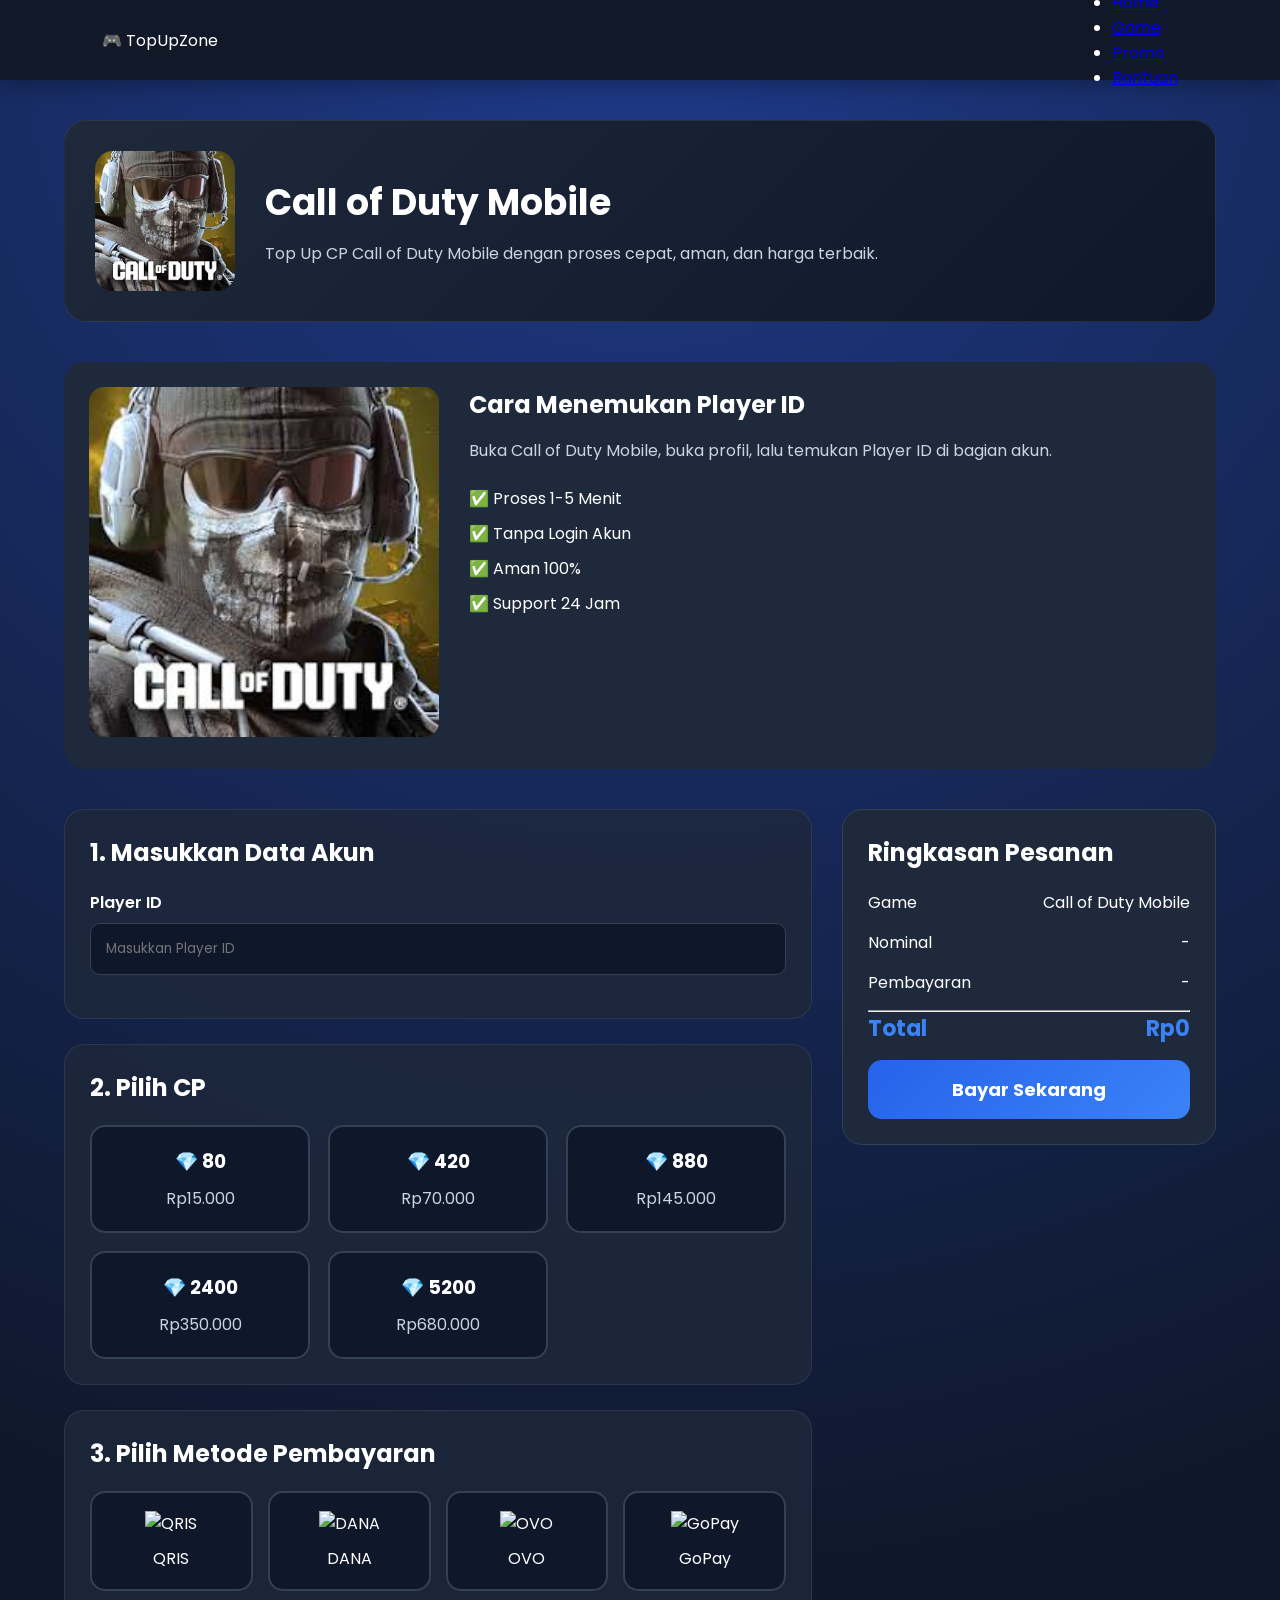
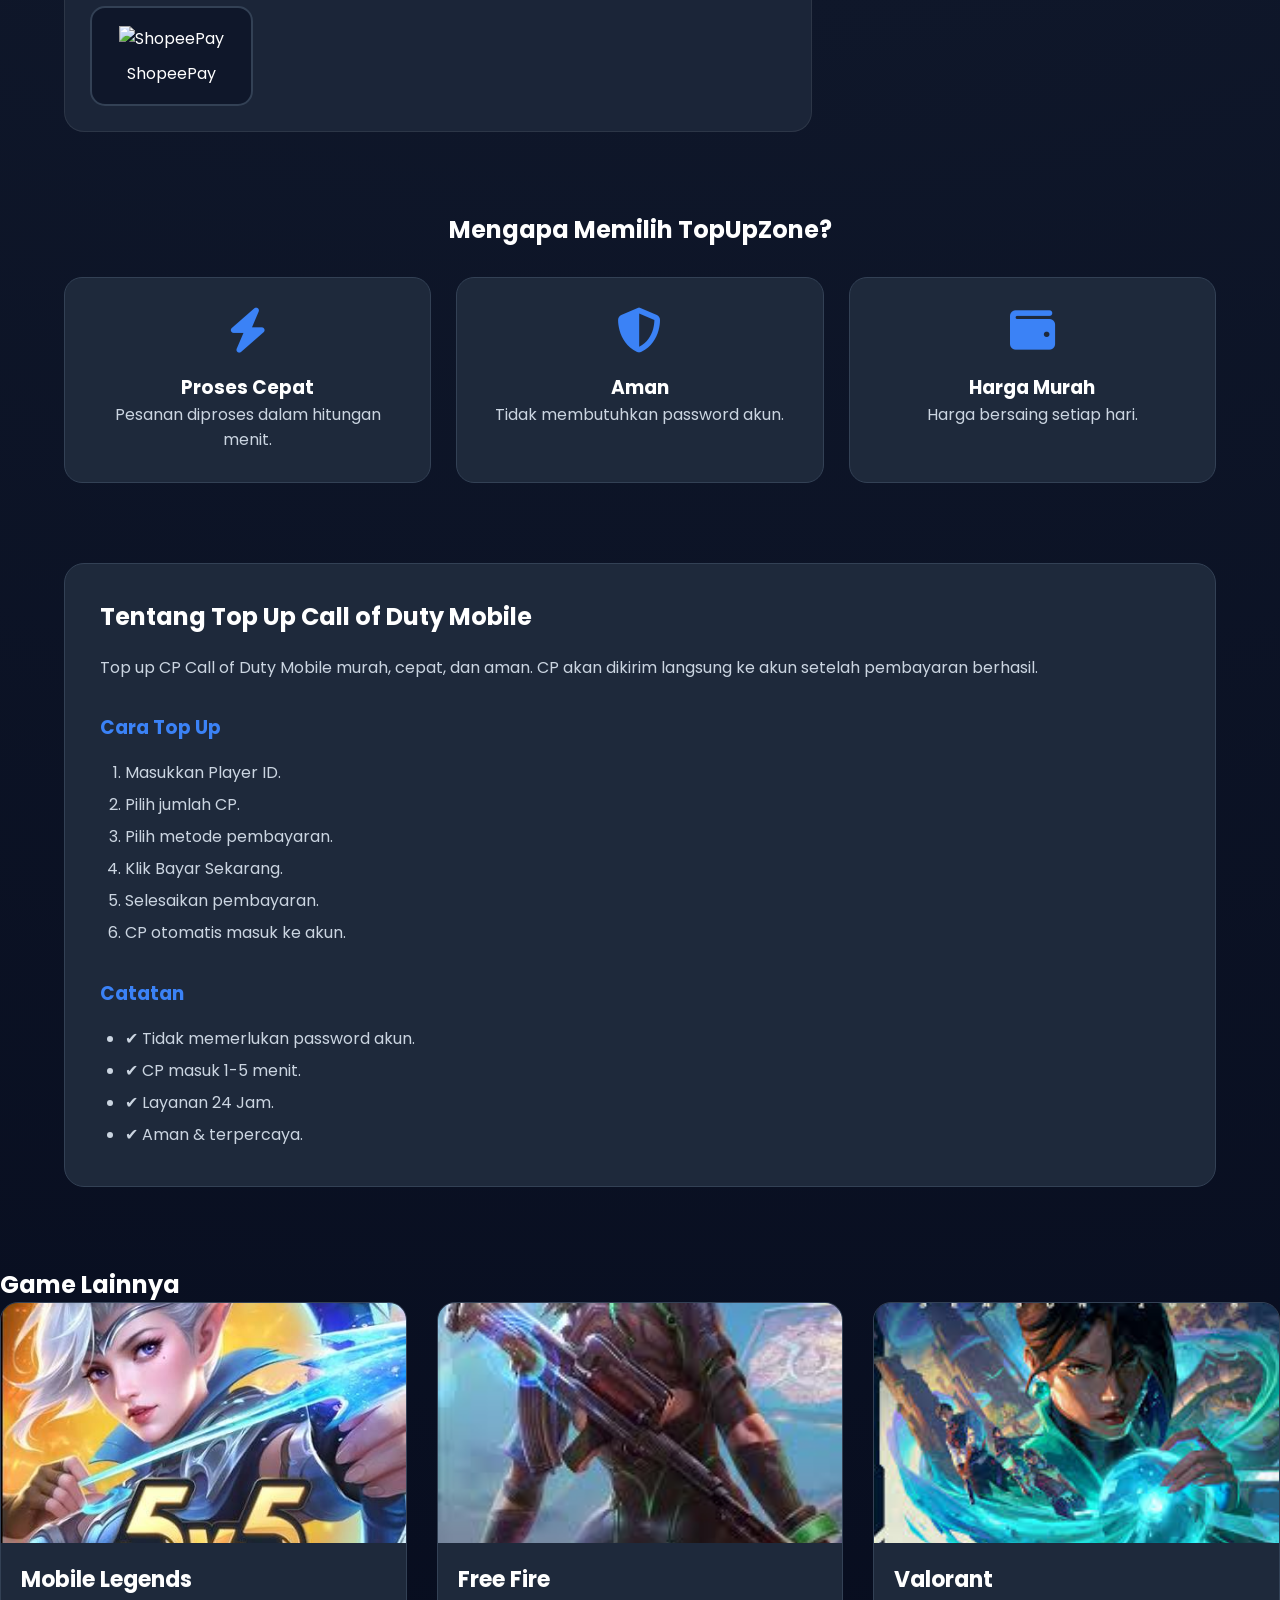
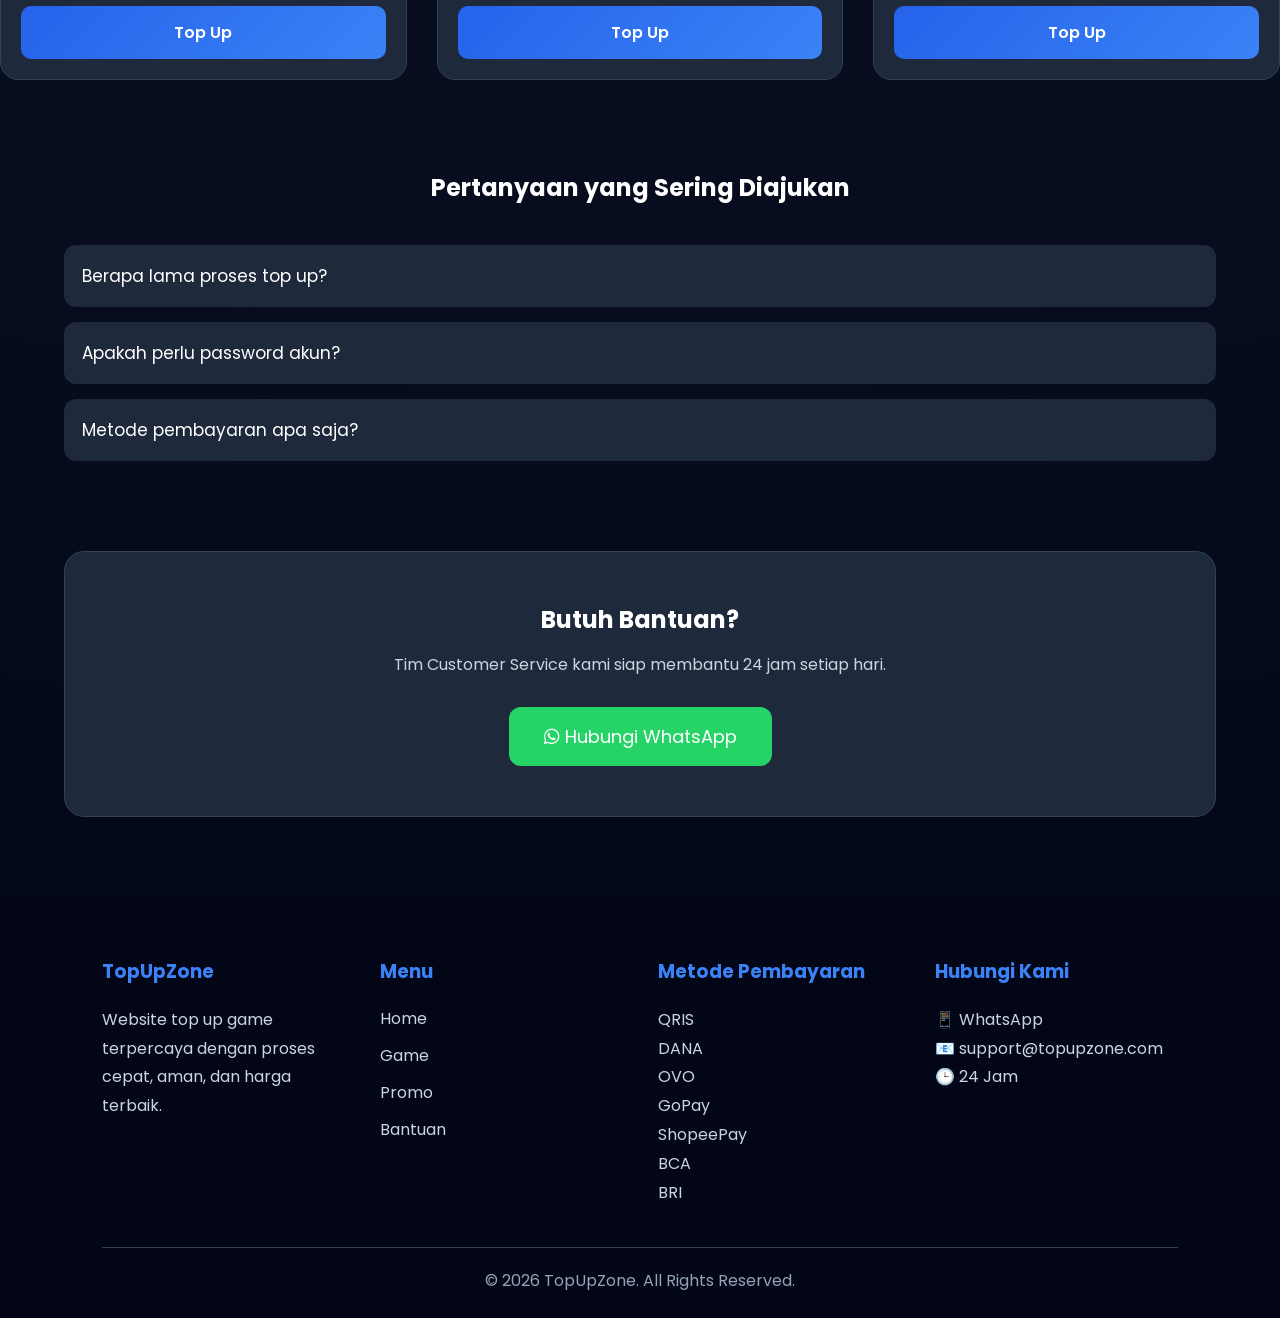
==== codm.html @ 070dff05 "First commit" ====
<!DOCTYPE html>
<html lang="id">

<head>

    <meta charset="UTF-8">
    <meta name="viewport" content="width=device-width, initial-scale=1.0">

    <title>Top Up Call of Duty Mobile</title>

    <link rel="stylesheet" href="style.css">
    <link rel="preconnect" href="https://fonts.googleapis.com">
    <link rel="preconnect" href="https://fonts.gstatic.com" crossorigin>
    <link href="https://fonts.googleapis.com/css2?family=Poppins:wght@300;400;500;600;700&display=swap" rel="stylesheet">
    <link rel="stylesheet" href="https://cdnjs.cloudflare.com/ajax/libs/font-awesome/6.7.2/css/all.min.css">

</head>

<body>

<nav>

    <div class="logo">

        🎮 TopUpZone

    </div>

    <ul>

        <li><a href="index.html">Home</a></li>
        <li><a href="index.html#game">Game</a></li>
        <li><a href="#promo">Promo</a></li>
        <li><a href="#faq">Bantuan</a></li>

    </ul>

</nav>

<section class="game-header fade-up">

    <img src="assets/codm.png" alt="Call of Duty Mobile">

    <div>

        <h1>Call of Duty Mobile</h1>

        <p>
            Top Up CP Call of Duty Mobile dengan proses cepat, aman, dan harga terbaik.
        </p>

    </div>

</section>

<section class="game-info-box fade-up">

    <div class="info-left">

        <img src="assets/codm.png" alt="Cara Melihat ID">

    </div>

    <div class="info-right">

        <h2>Cara Menemukan Player ID</h2>

        <p>
            Buka Call of Duty Mobile, buka profil, lalu temukan Player ID di bagian akun.
        </p>

        <ul>

            <li>✅ Proses 1-5 Menit</li>
            <li>✅ Tanpa Login Akun</li>
            <li>✅ Aman 100%</li>
            <li>✅ Support 24 Jam</li>

        </ul>

    </div>

</section>

<section class="topup-container fade-up">

    <div class="left">

        <div class="box">

            <h2>1. Masukkan Data Akun</h2>

            <div class="form-group">

                <label>Player ID</label>
                <input type="text" placeholder="Masukkan Player ID">

            </div>

        </div>

        <div class="box">

            <h2>2. Pilih CP</h2>

            <div class="nominal-grid">

                <div class="nominal-card" data-name="80 CP" data-price="Rp15.000">
                    <h3>💎 80</h3>
                    <p>Rp15.000</p>
                </div>

                <div class="nominal-card" data-name="420 CP" data-price="Rp70.000">
                    <h3>💎 420</h3>
                    <p>Rp70.000</p>
                </div>

                <div class="nominal-card" data-name="880 CP" data-price="Rp145.000">
                    <h3>💎 880</h3>
                    <p>Rp145.000</p>
                </div>

                <div class="nominal-card" data-name="2400 CP" data-price="Rp350.000">
                    <h3>💎 2400</h3>
                    <p>Rp350.000</p>
                </div>

                <div class="nominal-card" data-name="5200 CP" data-price="Rp680.000">
                    <h3>💎 5200</h3>
                    <p>Rp680.000</p>
                </div>

            </div>

        </div>

        <div class="box">

            <h2>3. Pilih Metode Pembayaran</h2>

            <div class="payment-grid">

                <div class="payment-card" data-payment="QRIS">
                    <img src="assets/qris.png" alt="QRIS">
                    <p>QRIS</p>
                </div>

                <div class="payment-card" data-payment="DANA">
                    <img src="assets/dana.png" alt="DANA">
                    <p>DANA</p>
                </div>

                <div class="payment-card" data-payment="OVO">
                    <img src="assets/ovo.png" alt="OVO">
                    <p>OVO</p>
                </div>

                <div class="payment-card" data-payment="GoPay">
                    <img src="assets/gopay.png" alt="GoPay">
                    <p>GoPay</p>
                </div>

                <div class="payment-card" data-payment="ShopeePay">
                    <img src="assets/shopeepay.png" alt="ShopeePay">
                    <p>ShopeePay</p>
                </div>

            </div>

        </div>

    </div>

    <div class="right">

        <div class="summary">

            <h2>Ringkasan Pesanan</h2>

            <div class="summary-item">
                <span>Game</span>
                <span>Call of Duty Mobile</span>
            </div>

            <div class="summary-item">
                <span>Nominal</span>
                <span id="summaryNominal">-</span>
            </div>

            <div class="summary-item">
                <span>Pembayaran</span>
                <span id="summaryPayment">-</span>
            </div>

            <hr>

            <div class="summary-item total">
                <span>Total</span>
                <span id="summaryPrice">Rp0</span>
            </div>

            <button class="buy-btn" onclick="checkout()">
                Bayar Sekarang
            </button>

        </div>

    </div>

</section>

<section class="feature fade-up">

    <h2>Mengapa Memilih TopUpZone?</h2>

    <div class="feature-grid">

        <div class="feature-card">
            <i class="fa-solid fa-bolt"></i>
            <h3>Proses Cepat</h3>
            <p>Pesanan diproses dalam hitungan menit.</p>
        </div>

        <div class="feature-card">
            <i class="fa-solid fa-shield-halved"></i>
            <h3>Aman</h3>
            <p>Tidak membutuhkan password akun.</p>
        </div>

        <div class="feature-card">
            <i class="fa-solid fa-wallet"></i>
            <h3>Harga Murah</h3>
            <p>Harga bersaing setiap hari.</p>
        </div>

    </div>

</section>

<section class="information fade-up">

    <h2>Tentang Top Up Call of Duty Mobile</h2>

    <p>
        Top up CP Call of Duty Mobile murah, cepat, dan aman. CP akan dikirim langsung ke akun setelah pembayaran berhasil.
    </p>

    <h3>Cara Top Up</h3>

    <ol>
        <li>Masukkan Player ID.</li>
        <li>Pilih jumlah CP.</li>
        <li>Pilih metode pembayaran.</li>
        <li>Klik Bayar Sekarang.</li>
        <li>Selesaikan pembayaran.</li>
        <li>CP otomatis masuk ke akun.</li>
    </ol>

    <h3>Catatan</h3>

    <ul>
        <li>✔ Tidak memerlukan password akun.</li>
        <li>✔ CP masuk 1-5 menit.</li>
        <li>✔ Layanan 24 Jam.</li>
        <li>✔ Aman & terpercaya.</li>
    </ul>

</section>

<section class="related-games">

    <h2>Game Lainnya</h2>

    <div class="game-grid">

        <div class="game-card">
            <img src="assets/ml.png" alt="Mobile Legends">
            <div class="game-info"><h3>Mobile Legends</h3><a href="ml.html"><button class="game-btn">Top Up</button></a></div>
        </div>

        <div class="game-card">
            <img src="assets/ff.png" alt="Free Fire">
            <div class="game-info"><h3>Free Fire</h3><a href="ff.html"><button class="game-btn">Top Up</button></a></div>
        </div>

        <div class="game-card">
            <img src="assets/valorant.png" alt="Valorant">
            <div class="game-info"><h3>Valorant</h3><a href="valorant.html"><button class="game-btn">Top Up</button></a></div>
        </div>

    </div>

</section>

<section class="faq fade-up" id="faq">

    <h2>Pertanyaan yang Sering Diajukan</h2>

    <div class="faq-item">
        <button class="faq-question">Berapa lama proses top up?</button>
        <div class="faq-answer"><p>CP biasanya masuk dalam waktu 1-5 menit setelah pembayaran berhasil.</p></div>
    </div>

    <div class="faq-item">
        <button class="faq-question">Apakah perlu password akun?</button>
        <div class="faq-answer"><p>Tidak. Cukup masukkan Player ID.</p></div>
    </div>

    <div class="faq-item">
        <button class="faq-question">Metode pembayaran apa saja?</button>
        <div class="faq-answer"><p>QRIS, DANA, OVO, GoPay, ShopeePay, BCA, BRI dan Mandiri.</p></div>
    </div>

</section>

<section class="support fade-up">

    <h2>Butuh Bantuan?</h2>
    <p>Tim Customer Service kami siap membantu 24 jam setiap hari.</p>
    <a href="https://wa.me/6287828163765" target="_blank"><button class="support-btn"><i class="fa-brands fa-whatsapp"></i> Hubungi WhatsApp</button></a>

</section>

<footer>

    <div class="footer-container">

        <div class="footer-box"><h3>TopUpZone</h3><p>Website top up game terpercaya dengan proses cepat, aman, dan harga terbaik.</p></div>
        <div class="footer-box"><h3>Menu</h3><a href="index.html">Home</a><a href="#">Game</a><a href="#promo">Promo</a><a href="#faq">Bantuan</a></div>
        <div class="footer-box"><h3>Metode Pembayaran</h3><p>QRIS</p><p>DANA</p><p>OVO</p><p>GoPay</p><p>ShopeePay</p><p>BCA</p><p>BRI</p></div>
        <div class="footer-box"><h3>Hubungi Kami</h3><p>📱 WhatsApp</p><p>📧 support@topupzone.com</p><p>🕒 24 Jam</p></div>

    </div>

    <hr>
    <p class="copyright">© 2026 TopUpZone. All Rights Reserved.</p>

</footer>

<script src="script.js"></script>

</body>
</html>
---- style.css ----
/*=========================================
            RESET
=========================================*/

*{
    margin:0;
    padding:0;
    box-sizing:border-box;
    font-family:'Poppins',sans-serif;
}

html{
    scroll-behavior:smooth;
}

body{

    background:
    radial-gradient(circle at top,#1e3a8a 0%,#0f172a 35%,#020617 100%);

    color:white;

    overflow-x:hidden;

}

/*=========================================
            LOADER
=========================================*/

#loader{
    position:fixed;
    inset:0;
    background:#0f172a;
    display:flex;
    justify-content:center;
    align-items:center;
    z-index:99999;
}

.loader-box{
    text-align:center;
}

.loader-circle{
    width:80px;
    height:80px;
    border:8px solid rgba(255,255,255,.15);
    border-top:8px solid #3b82f6;
    border-radius:50%;
    animation:spin 1s linear infinite;
    margin:auto;
    margin-bottom:20px;
}

@keyframes spin{

    from{
        transform:rotate(0deg);
    }

    to{
        transform:rotate(360deg);
    }

}

/*=========================================
            NAVBAR
=========================================*/

nav{

    width:100%;
    height:80px;

    background:#111827;

    display:flex;

    justify-content:space-between;

    align-items:center;

    padding:0 8%;

    position:sticky;

    top:0;

    z-index:999;

    box-shadow:0 5px 20px rgba(0,0,0,.3);

}

.nav-right{
    display:flex;
    align-items:center;
    gap:15px;
}

.nav-menu{
    display:flex;
    list-style:none;
    gap:35px;
}

.nav-link{
    color:white;
    text-decoration:none;
    transition:.3s;
    position:relative;
    padding-bottom:5px;
}

.nav-link::after{
    content:"";
    position:absolute;
    bottom:0;
    left:0;
    width:0;
    height:2px;
    background:#3b82f6;
    transition:.3s;
}

.nav-link:hover::after,
.nav-link.active::after{
    width:100%;
}

.nav-link:hover,
.nav-link.active{
    color:#3b82f6;
}

.hamburger{
    display:none;
    flex-direction:column;
    background:none;
    border:none;
    cursor:pointer;
    gap:6px;
    width:35px;
    padding:0;
}

.hamburger span{
    width:25px;
    height:3px;
    background:white;
    border-radius:3px;
    transition:.3s;
}

.hamburger.active span:nth-child(1){
    transform:rotate(45deg) translate(10px, 10px);
}

.hamburger.active span:nth-child(2){
    opacity:0;
}

.hamburger.active span:nth-child(3){
    transform:rotate(-45deg) translate(7px, -7px);
}

.dark-btn{
    width:45px;
    height:45px;
    border:none;
    border-radius:12px;
    cursor:pointer;
    background:#2563eb;
    color:white;
    font-size:20px;
    transition:.3s;
}

.dark-btn:hover{
    transform:scale(1.05);
}

.login-link-nav{
    padding:10px 20px;
    background:linear-gradient(135deg,#2563eb,#3b82f6);
    color:white;
    text-decoration:none;
    border-radius:8px;
    font-size:14px;
    font-weight:600;
    transition:.3s;
    display:inline-block;
}

.login-link-nav:hover{
    transform:translateY(-2px);
    box-shadow:0 8px 20px rgba(37,99,235,.4);
}

/*=========================================
            SLIDER CONTROLS
=========================================*/

.slider-controls{
    position:absolute;
    top:50%;
    width:100%;
    display:flex;
    justify-content:space-between;
    transform:translateY(-50%);
    z-index:5;
    padding:0 20px;
}

.slider-btn{
    width:50px;
    height:50px;
    background:rgba(255,255,255,.2);
    backdrop-filter:blur(8px);
    border:2px solid rgba(255,255,255,.3);
    color:white;
    font-size:24px;
    cursor:pointer;
    border-radius:50%;
    transition:.3s;
    display:flex;
    align-items:center;
    justify-content:center;
}

.slider-btn:hover{
    background:rgba(255,255,255,.3);
    transform:scale(1.1);
    border-color:rgba(255,255,255,.5);
}

.slider-dots{
    position:absolute;
    bottom:20px;
    width:100%;
    display:flex;
    justify-content:center;
    gap:12px;
    z-index:5;
}

.dot{
    width:12px;
    height:12px;
    border-radius:50%;
    background:rgba(255,255,255,.3);
    cursor:pointer;
    transition:.3s;
}

.dot.active{
    background:#3b82f6;
    width:30px;
    border-radius:6px;
}

.dot:hover{
    background:rgba(255,255,255,.5);
}

.slider{

    width:92%;

    margin:30px auto;

    position:relative;

    overflow:hidden;

    border-radius:20px;

    min-height:320px;

    max-height:480px;

    background:#0f172a;

}

.slide{

    position:absolute;

    inset:0;

    opacity:0;

    transform:scale(1.08);

    transition:opacity .9s ease, transform .9s ease;

    z-index:0;

}

.slide.active{

    opacity:1;

    transform:scale(1);

    z-index:1;

}

.slide img{

    width:100%;

    height:100%;

    object-fit:cover;

    display:block;

}

.slider::before{

    content:"";

    position:absolute;

    inset:0;

    background:linear-gradient(180deg,rgba(0,0,0,.08),rgba(0,0,0,.16));

    pointer-events:none;

    border-radius:20px;

}

/*=========================================
            SEARCH
=========================================*/

.search-section{

    width:90%;

    margin:60px auto;

    text-align:center;

}

.search-section h2{

    font-size:40px;

    margin-bottom:10px;

}

.search-section p{

    color:#cbd5e1;

    margin-bottom:30px;

}

#searchGame{

    width:450px;

    max-width:95%;

    padding:16px;

    border-radius:50px;

    border:none;

    outline:none;

    background:#1e293b;

    color:white;

    border:2px solid #334155;

    font-size:16px;

}

#searchGame:focus{

    border-color:#3b82f6;

}
/*=========================================
            GAME SECTION
=========================================*/

.games{

    width:90%;
    margin:80px auto;

}

.games h2{

    text-align:center;
    font-size:38px;
    margin-bottom:40px;

}

.game-grid{

    display:grid;
    grid-template-columns:repeat(auto-fit,minmax(260px,1fr));
    gap:30px;

}

.game-card{

    background:#1e293b;
    border-radius:18px;
    overflow:hidden;
    border:1px solid #334155;
    transition:.4s cubic-bezier(0.4, 0, 0.2, 1);
    position:relative;

}

.game-card::before{

    content:"";
    position:absolute;
    inset:0;
    background:linear-gradient(180deg,rgba(0,0,0,.1),rgba(0,0,0,.3));
    pointer-events:none;
    z-index:2;
    opacity:0;
    transition:.3s;

}

.game-card:hover::before{

    opacity:1;

}

.game-card:hover{

    transform:translateY(-10px);
    box-shadow:0 20px 40px rgba(37,99,235,.4);

}

.game-card img{

    width:100%;

    height:240px;

    object-fit:cover;

    object-position:center;

    transition:.5s cubic-bezier(0.4, 0, 0.2, 1);

    display:block;

    background:#0f172a;

}

.game-card:hover img{

    transform:scale(1.1);

    filter:brightness(1.1);

}

.badge{

    position:absolute;
    top:15px;
    left:15px;
    background:linear-gradient(135deg,#2563eb,#1d4ed8);
    color:#fff;
    padding:8px 14px;
    border-radius:10px;
    font-size:12px;
    font-weight:bold;
    z-index:10;
    box-shadow:0 4px 12px rgba(37,99,235,.4);
    text-transform:uppercase;
    letter-spacing:.5px;

}

.game-info{

    padding:20px;

}

.game-info h3{

    font-size:22px;
    margin-bottom:10px;
    color:#fff;

}

.game-info p{

    color:#cbd5e1;
    font-size:15px;
    margin-bottom:20px;
    line-height:1.6;

}

.game-btn{

    width:100%;
    padding:14px;
    background:linear-gradient(135deg,#2563eb,#3b82f6);
    color:white;
    border:none;
    border-radius:10px;
    cursor:pointer;
    font-size:16px;
    font-weight:600;
    transition:.4s cubic-bezier(0.4, 0, 0.2, 1);
    position:relative;
    overflow:hidden;

}

.game-btn::before{
    content:"";
    position:absolute;
    inset:0;
    background:rgba(255,255,255,.2);
    opacity:0;
    transition:.3s;
}

.game-btn:hover{

    transform:translateY(-2px);
    box-shadow:0 8px 20px rgba(37,99,235,.5);

}

.game-btn:hover::before{
    opacity:1;

}

/*=========================================
        PAYMENT SECTION
=========================================*/

.payment-section{

    width:90%;
    margin:90px auto;
    text-align:center;

}

.payment-section h2{

    font-size:36px;
    margin-bottom:10px;

}

.payment-section p{

    color:#cbd5e1;
    margin-bottom:35px;

}

.payment-grid{

    display:grid;
    grid-template-columns:repeat(auto-fit,minmax(160px,1fr));
    gap:20px;

}

.payment-card{

    background:#1e293b;
    border:1px solid #334155;
    border-radius:16px;
    padding:25px;
    transition:.4s cubic-bezier(0.4, 0, 0.2, 1);
    cursor:pointer;
    position:relative;

}

.payment-card:hover{

    transform:translateY(-8px);
    box-shadow:0 15px 35px rgba(37,99,235,.35);
    border-color:#3b82f6;

}

.payment-card.active{
    background:linear-gradient(135deg,#2563eb,#1d4ed8);
    border-color:#60a5fa;
    box-shadow:0 0 30px rgba(37,99,235,.7);
}

.payment-card img{

    width:70px;
    margin-bottom:15px;
    transition:.3s;

}

.payment-card:hover img{
    transform:scale(1.1);
}

.payment-card span{

    display:block;
    color:white;
    font-weight:600;
    transition:.3s;

}

.payment-card.active span{
    color:#fff;
}
/*=========================================
            TESTIMONI
=========================================*/

.testimoni{

    width:90%;
    margin:90px auto;
    text-align:center;

}

.testimoni h2{

    font-size:36px;
    margin-bottom:10px;

}

.testimoni>p{

    color:#cbd5e1;
    margin-bottom:40px;

}

.testimoni-grid{

    display:grid;
    grid-template-columns:repeat(auto-fit,minmax(280px,1fr));
    gap:25px;

}

.testimoni-card{

    background:#1e293b;
    border:1px solid #334155;
    border-radius:18px;
    padding:30px;
    transition:.4s cubic-bezier(0.4, 0, 0.2, 1);
    position:relative;
    overflow:hidden;

}

.testimoni-card::before{
    content:"";
    position:absolute;
    inset:0;
    background:linear-gradient(180deg,rgba(255,255,255,.05),rgba(255,255,255,0));
    opacity:0;
    transition:.3s;
}

.testimoni-card:hover{

    transform:translateY(-10px);
    box-shadow:0 20px 40px rgba(37,99,235,.35);
    border-color:#3b82f6;

}

.testimoni-card:hover::before{
    opacity:1;
}

.testimoni-card img{

    width:80px;
    height:80px;
    border-radius:50%;
    margin-bottom:15px;
    transition:.3s;
    border:3px solid #3b82f6;

}

.testimoni-card:hover img{
    transform:scale(1.1);
}

.testimoni-card h3{

    margin-bottom:10px;
    color:#fff;

}

.testimoni-card span{

    color:gold;
    font-size:18px;
    display:inline-block;
    animation:float 2s ease-in-out infinite;

}

.testimoni-card p{

    color:#cbd5e1;
    margin-top:15px;
    line-height:1.7;

}

/*=========================================
            FAQ
=========================================*/

.faq{

    width:90%;
    margin:90px auto;

}

.faq h2{

    text-align:center;
    margin-bottom:40px;

}

.faq-item{

    margin-bottom:15px;

}

.faq-question{

    width:100%;
    padding:18px;
    background:#1e293b;
    color:white;
    border:none;
    border-radius:12px;
    text-align:left;
    cursor:pointer;
    font-size:17px;

}

.faq-answer{

    display:none;
    background:#111827;
    padding:20px;
    border-radius:0 0 12px 12px;

}

.faq-answer p{

    color:#cbd5e1;

}

/*=========================================
            FOOTER
=========================================*/

footer{

    background:#111827;
    padding:60px 8% 30px;

}

.footer-container{

    display:grid;
    grid-template-columns:repeat(auto-fit,minmax(250px,1fr));
    gap:30px;

}

.footer-logo h2{

    color:#3b82f6;
    margin-bottom:15px;

}

.footer-logo p{

    color:#cbd5e1;
    line-height:1.7;

}

.footer-menu{

    display:flex;
    flex-direction:column;

}

.footer-menu h3{

    margin-bottom:15px;

}

.footer-menu a{

    color:#cbd5e1;
    text-decoration:none;
    margin-bottom:10px;

}

.footer-menu a:hover{

    color:#3b82f6;

}

.footer-contact p{

    color:#cbd5e1;
    margin-bottom:10px;

}

footer hr{

    margin:40px 0;
    border:1px solid #334155;

}

.copyright{

    text-align:center;
    color:#94a3b8;

}

/* ================= WHATSAPP ================= */

.whatsapp{

    position:fixed;

    right:25px;

    bottom:90px;

    width:60px;

    height:60px;

    background:#25D366;

    border-radius:50%;

    display:flex;

    justify-content:center;

    align-items:center;

    text-decoration:none;

    box-shadow:0 8px 20px rgba(0,0,0,.3);

    transition:.3s;

    z-index:9999;

}

.whatsapp:hover{

    transform:scale(1.1);

}

.whatsapp img{

    width:32px;

    height:32px;

    object-fit:contain;

}
#backToTop{

    position:fixed;

    right:25px;

    bottom:20px;

    width:55px;

    height:55px;

    background:#2563eb;

    color:white;

    border:none;

    border-radius:50%;

    cursor:pointer;

    display:none;

    justify-content:center;

    align-items:center;

    font-size:20px;

    z-index:9999;

}
#backToTop:hover{

    background:#1d4ed8;

}
/*=========================================
            DARK MODE
=========================================*/

body.dark{

    background:#0b1120;
    color:white;

}

body.dark nav{

    background:#020617;

}

body.dark .game-card,
body.dark .payment-card,
body.dark .testimoni-card,
body.dark .faq-question,
body.dark .faq-answer{

    background:#1e293b;
    color:white;

}

body.dark h1,
body.dark h2,
body.dark h3,
body.dark h4,
body.dark p,
body.dark span,
body.dark a,
body.dark label{

    color:white !important;

}

body.dark input{

    background:#334155;
    color:white;
    border:1px solid #475569;

}

body.dark input::placeholder{

    color:#cbd5e1;

}

/*=========================================
            ANIMATIONS
=========================================*/

@keyframes fadeUp{
    from{
        opacity:0;
        transform:translateY(30px);
    }
    to{
        opacity:1;
        transform:translateY(0);
    }
}

@keyframes fadeIn{
    from{
        opacity:0;
    }
    to{
        opacity:1;
    }
}

@keyframes slideInLeft{
    from{
        opacity:0;
        transform:translateX(-30px);
    }
    to{
        opacity:1;
        transform:translateX(0);
    }
}

@keyframes pulse{
    0%, 100%{
        box-shadow:0 0 0 0 rgba(37,99,235,.7);
    }
    50%{
        box-shadow:0 0 0 10px rgba(37,99,235,0);
    }
}

@keyframes float{
    0%, 100%{
        transform:translateY(0);
    }
    50%{
        transform:translateY(-10px);
    }
}

.fade-up{
    animation:fadeUp .6s ease forwards;
    opacity:0;
}

.fade-up:nth-child(1){
    animation-delay:0s;
}

.fade-up:nth-child(2){
    animation-delay:.1s;
}

.fade-up:nth-child(3){
    animation-delay:.2s;
}

.fade-up:nth-child(4){
    animation-delay:.3s;
}

.fade-up:nth-child(5){
    animation-delay:.4s;
}

.fade-up:nth-child(6){
    animation-delay:.5s;
}

/*=========================================
            PROMO CARDS ENHANCEMENT
=========================================*/

.promo-icon{
    font-size:48px;
    margin-bottom:15px;
    animation:float 3s ease-in-out infinite;
}

.promo-card{
    background:linear-gradient(135deg,#2563eb,#1d4ed8);
    padding:30px;
    border-radius:18px;
    color:white;
    transition:.4s cubic-bezier(0.4, 0, 0.2, 1);
    position:relative;
    overflow:hidden;
}

.promo-card::before{
    content:"";
    position:absolute;
    inset:0;
    background:linear-gradient(135deg,rgba(255,255,255,.1),rgba(255,255,255,0));
    opacity:0;
    transition:.3s;
}

.promo-card:hover{
    transform:translateY(-8px);
    box-shadow:0 15px 40px rgba(37,99,235,.4);
}

.promo-card:hover::before{
    opacity:1;
}

/*=========================================
            FAQ ENHANCEMENTS
=========================================*/

.faq-icon{
    margin-right:10px;
    display:inline-block;
    font-size:20px;
}

.faq-question{
    transition:.3s;
    font-family:'Poppins', sans-serif;
}

.faq-question:hover{
    background:#1a3a52 !important;
}

.faq-answer{
    animation:fadeUp .3s ease forwards;
}

/*=========================================
            LOADING ENHANCEMENT
=========================================*/

.loader-circle{
    animation:spin 1s linear infinite, float 3s ease-in-out infinite;
}

/*=========================================
            CTA BUTTONS PULSE
=========================================*/

.game-btn{
    position:relative;
}

.game-btn:active{
    animation:pulse .6s;
}

.game-card,
.payment-card,
.testimoni-card{

    animation:fadeUp .6s ease;

}

@keyframes fadeUp{

    from{

        opacity:0;
        transform:translateY(20px);

    }

    to{

        opacity:1;
        transform:translateY(0);

    }

}

/*=========================================
            SCROLLBAR
=========================================*/

::-webkit-scrollbar{

    width:10px;

}

::-webkit-scrollbar-track{

    background:#111827;

}

::-webkit-scrollbar-thumb{

    background:#2563eb;
    border-radius:20px;

}

::-webkit-scrollbar-thumb:hover{

    background:#1d4ed8;

}

/*=========================================
            RESPONSIVE
=========================================*/

@media(max-width:900px){

.hamburger{
    display:flex;
}

.nav-menu{
    position:absolute;
    top:80px;
    left:0;
    width:100%;
    height:calc(100vh - 80px);
    background:#111827;
    flex-direction:column;
    justify-content:flex-start;
    padding-top:30px;
    gap:0;
    transform:translateX(-100%);
    transition:.3s;
    z-index:998;
}

.nav-menu.active{
    transform:translateX(0);
}

.nav-menu li{
    width:100%;
}

.nav-menu .nav-link{
    display:block;
    padding:18px 8%;
    width:100%;
}

.nav-right .login-link-nav{
    display:none;
}

nav{

    padding:20px;

    flex-wrap:wrap;

    height:auto;

}

.slider-btn{
    width:40px;
    height:40px;
    font-size:18px;
}

.slider-dots{
    bottom:15px;
    gap:8px;
}

.dot{
    width:8px;
    height:8px;
}

.dot.active{
    width:25px;
}

.slider{

    width:96%;

}

.search-section h2{

    font-size:30px;

}

.games h2,
.payment-section h2,
.testimoni h2,
.faq h2{

    font-size:30px;

}

}

@media(max-width:600px){

.game-grid{

    grid-template-columns:1fr;

}

.payment-grid{

    grid-template-columns:repeat(2,1fr);

}

.testimoni-grid{

    grid-template-columns:1fr;

}

.footer-container{

    grid-template-columns:1fr;

}

.whatsapp{

    width:55px;
    height:55px;

}

.whatsapp img{

    width:30px;

}

#backToTop{

    width:50px;
    height:50px;

}

}
.nominal-card.active,
.payment-card.active{

    border:2px solid #2563eb;
    background:#2563eb;
    color:white;
    transform:scale(1.03);

}

.nominal-card.active p,
.payment-card.active p,
.nominal-card.active h3{

    color:white;

}
/*==========================
SUCCESS
==========================*/

.success-box{

width:500px;

max-width:90%;

background:#1e293b;

margin:120px auto;

padding:50px;

border-radius:20px;

text-align:center;

border:1px solid #334155;

}

.success-box i{

font-size:80px;

color:#22c55e;

margin-bottom:20px;

}

.success-box h1{

margin-bottom:20px;

}

.success-box p{

color:#cbd5e1;

margin-bottom:15px;

line-height:1.8;

}
/*==========================
PROMO
==========================*/

.promo{

    width:90%;
    margin:60px auto;

}

.promo h2{

    text-align:center;
    margin-bottom:30px;
    font-size:36px;

}

.promo-grid{

    display:grid;
    grid-template-columns:repeat(auto-fit,minmax(250px,1fr));
    gap:20px;

}

.promo-card{

    background:linear-gradient(135deg,#2563eb,#1d4ed8);
    padding:30px;
    border-radius:18px;
    color:white;
    transition:.3s;

}

.promo-card:hover{

    transform:translateY(-8px);

}

.promo-card h3{

    margin-bottom:15px;

}

.promo-card p{

    font-size:20px;
    margin-bottom:10px;

}

.promo-card span{

    opacity:.9;

}
/*=========================================
        ML TOPUP PAGE
=========================================*/

.game-header{

    width:90%;

    margin:40px auto;

    display:flex;

    gap:30px;

    align-items:center;

    padding:30px;

    border-radius:22px;

    background:linear-gradient(135deg,#1e293b,#0f172a);

    border:1px solid rgba(255,255,255,.08);

}

.game-header img{

    width:140px;

    border-radius:18px;

}

.game-header h1{

    font-size:36px;

    margin-bottom:10px;

}

.game-header p{

    color:#cbd5e1;

    line-height:1.7;

}

/*=========================================
        TOPUP CONTAINER
=========================================*/

.topup-container{

    width:90%;

    margin:40px auto;

    display:grid;

    grid-template-columns:2fr 1fr;

    gap:30px;

}

.left{

    display:flex;

    flex-direction:column;

    gap:25px;

}

.right{

    position:sticky;

    top:100px;

    height:fit-content;

}

/*=========================================
        BOX
=========================================*/

.box{

    background:rgba(30,41,59,.85);

    backdrop-filter:blur(12px);

    border:1px solid rgba(255,255,255,.08);

    border-radius:20px;

    padding:25px;

}

.box h2{

    margin-bottom:20px;

}

/*=========================================
        INPUT
=========================================*/

.form-group{

    margin-bottom:18px;

}

.form-group label{

    display:block;

    margin-bottom:8px;

    font-weight:600;

}

.form-group input{

    width:100%;

    padding:15px;

    background:#0f172a;

    border:1px solid #334155;

    border-radius:10px;

    color:white;

    outline:none;

}

.form-group input:focus{

    border-color:#2563eb;

}

/*=========================================
        NOMINAL
=========================================*/

.nominal-grid{

    display:grid;

    grid-template-columns:repeat(auto-fit,minmax(180px,1fr));

    gap:18px;

}

.nominal-card{

    background:#0f172a;

    border:2px solid #334155;

    border-radius:15px;

    padding:20px;

    cursor:pointer;

    text-align:center;

    transition:.3s;

}

.nominal-card:hover{

    transform:translateY(-6px) scale(1.03);

    border-color:#3b82f6;

    box-shadow:0 0 25px rgba(59,130,246,.5);

}

.nominal-card.active{

    background:linear-gradient(135deg,#2563eb,#1d4ed8);

    border-color:#60a5fa;

    box-shadow:0 0 30px rgba(37,99,235,.7);

}

.nominal-card h3{

    margin-bottom:10px;

}

.nominal-card p{

    color:#cbd5e1;

}

/*=========================================
        PAYMENT
=========================================*/

.payment-grid{

    display:grid;

    grid-template-columns:repeat(auto-fit,minmax(140px,1fr));

    gap:15px;

}

.payment-card{

    background:#0f172a;

    border:2px solid #334155;

    border-radius:15px;

    padding:18px;

    text-align:center;

    cursor:pointer;

    transition:.3s;

}

.payment-card:hover{

    transform:translateY(-5px);

    border-color:#3b82f6;

    box-shadow:0 0 20px rgba(37,99,235,.5);

}

.payment-card.active{

    background:linear-gradient(135deg,#2563eb,#1d4ed8);

    border-color:#60a5fa;

    box-shadow:0 0 25px rgba(37,99,235,.7);

}

.payment-card img{

    width:55px;

    margin-bottom:10px;

}

/*=========================================
        SUMMARY
=========================================*/

.summary{

    background:#1e293b;

    padding:25px;

    border-radius:20px;

    border:1px solid #334155;

}

.summary h2{

    margin-bottom:20px;

}

.summary-item{

    display:flex;

    justify-content:space-between;

    margin-bottom:15px;

}

.total{

    font-size:22px;

    font-weight:bold;

    color:#3b82f6;

}

.buy-btn{

    width:100%;

    padding:16px;

    border:none;

    border-radius:14px;

    background:linear-gradient(135deg,#2563eb,#3b82f6);

    color:white;

    font-size:18px;

    font-weight:bold;

    cursor:pointer;

    transition:.3s;

}

.buy-btn:hover{

    transform:translateY(-3px);

    box-shadow:0 0 30px rgba(37,99,235,.5);

}

/*=========================================
        RESPONSIVE ML
=========================================*/

@media(max-width:900px){

.game-header{

    flex-direction:column;

    text-align:center;

}

.topup-container{

    grid-template-columns:1fr;

}

.right{

    position:static;

}

}
/*==========================
GAME INFO
==========================*/

.game-info-box{

    width:90%;

    margin:30px auto;

    display:grid;

    grid-template-columns:350px 1fr;

    gap:30px;

    background:#1e293b;

    padding:25px;

    border-radius:20px;

}

.info-left img{

    width:100%;

    border-radius:15px;

}

.info-right h2{

    margin-bottom:15px;

}

.info-right p{

    color:#cbd5e1;

    line-height:1.8;

    margin-bottom:20px;

}

.info-right ul{

    list-style:none;

}

.info-right li{

    margin-bottom:10px;

}
.feature{

    width:90%;

    margin:80px auto;

    text-align:center;

}

.feature-grid{

    display:grid;

    grid-template-columns:repeat(auto-fit,minmax(250px,1fr));

    gap:25px;

    margin-top:30px;

}

.feature-card{

    background:#1e293b;

    padding:30px;

    border-radius:18px;

    border:1px solid #334155;

}

.feature-card i{

    font-size:45px;

    color:#3b82f6;

    margin-bottom:20px;

}

.feature-card p{

    color:#cbd5e1;

}
/*=========================================
        INFORMATION
=========================================*/

.information{

    width:90%;

    margin:80px auto;

    background:#1e293b;

    padding:35px;

    border-radius:20px;

    border:1px solid #334155;

}

.information h2{

    margin-bottom:20px;

}

.information h3{

    margin-top:30px;

    margin-bottom:15px;

    color:#3b82f6;

}

.information p{

    color:#cbd5e1;

    line-height:1.8;

}

.information ol,
.information ul{

    margin-left:25px;

    color:#cbd5e1;

    line-height:2;

}
/*=========================================
        FOOTER
=========================================*/

footer{

    margin-top:80px;

    background:#020617;

    padding:60px 8% 25px;

}

.footer-container{

    display:grid;

    grid-template-columns:repeat(auto-fit,minmax(220px,1fr));

    gap:35px;

}

.footer-box h3{

    margin-bottom:20px;

    color:#3b82f6;

}

.footer-box p{

    color:#cbd5e1;

    line-height:1.8;

}

.footer-box a{

    display:block;

    color:#cbd5e1;

    margin-bottom:12px;

    text-decoration:none;

    transition:.3s;

}

.footer-box a:hover{

    color:#3b82f6;

}

footer hr{

    margin:40px 0 20px;

    border:none;

    height:1px;

    background:#334155;

}

.copyright{

    text-align:center;

    color:#94a3b8;

}
/*=========================================
            SUPPORT
=========================================*/

.support{

    width:90%;

    margin:80px auto;

    text-align:center;

    background:#1e293b;

    padding:50px;

    border-radius:20px;

    border:1px solid #334155;

}

.support h2{

    margin-bottom:15px;

}

.support p{

    color:#cbd5e1;

    margin-bottom:30px;

}

.support-btn{

    background:#25D366;

    color:white;

    border:none;

    padding:16px 35px;

    border-radius:12px;

    cursor:pointer;

    font-size:18px;

    transition:.3s;

}

.support-btn:hover{

    transform:scale(1.05);

}
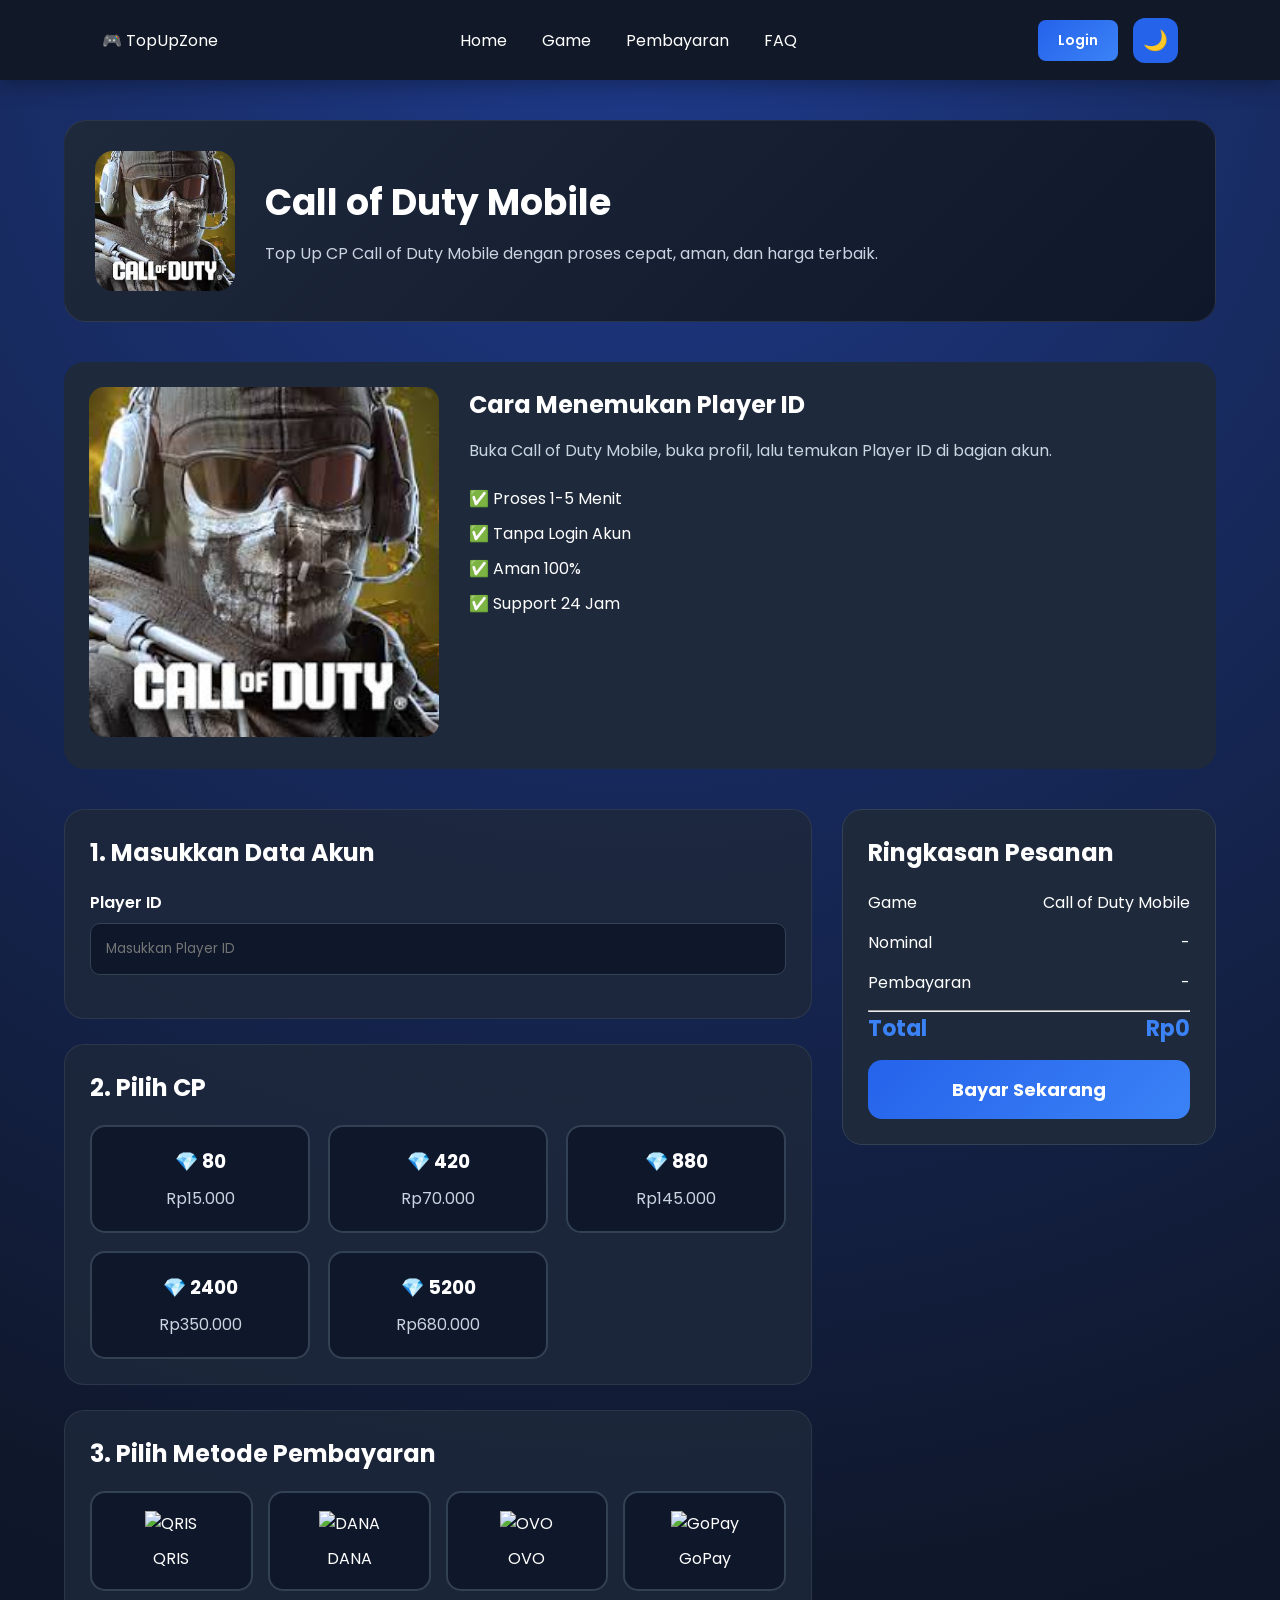
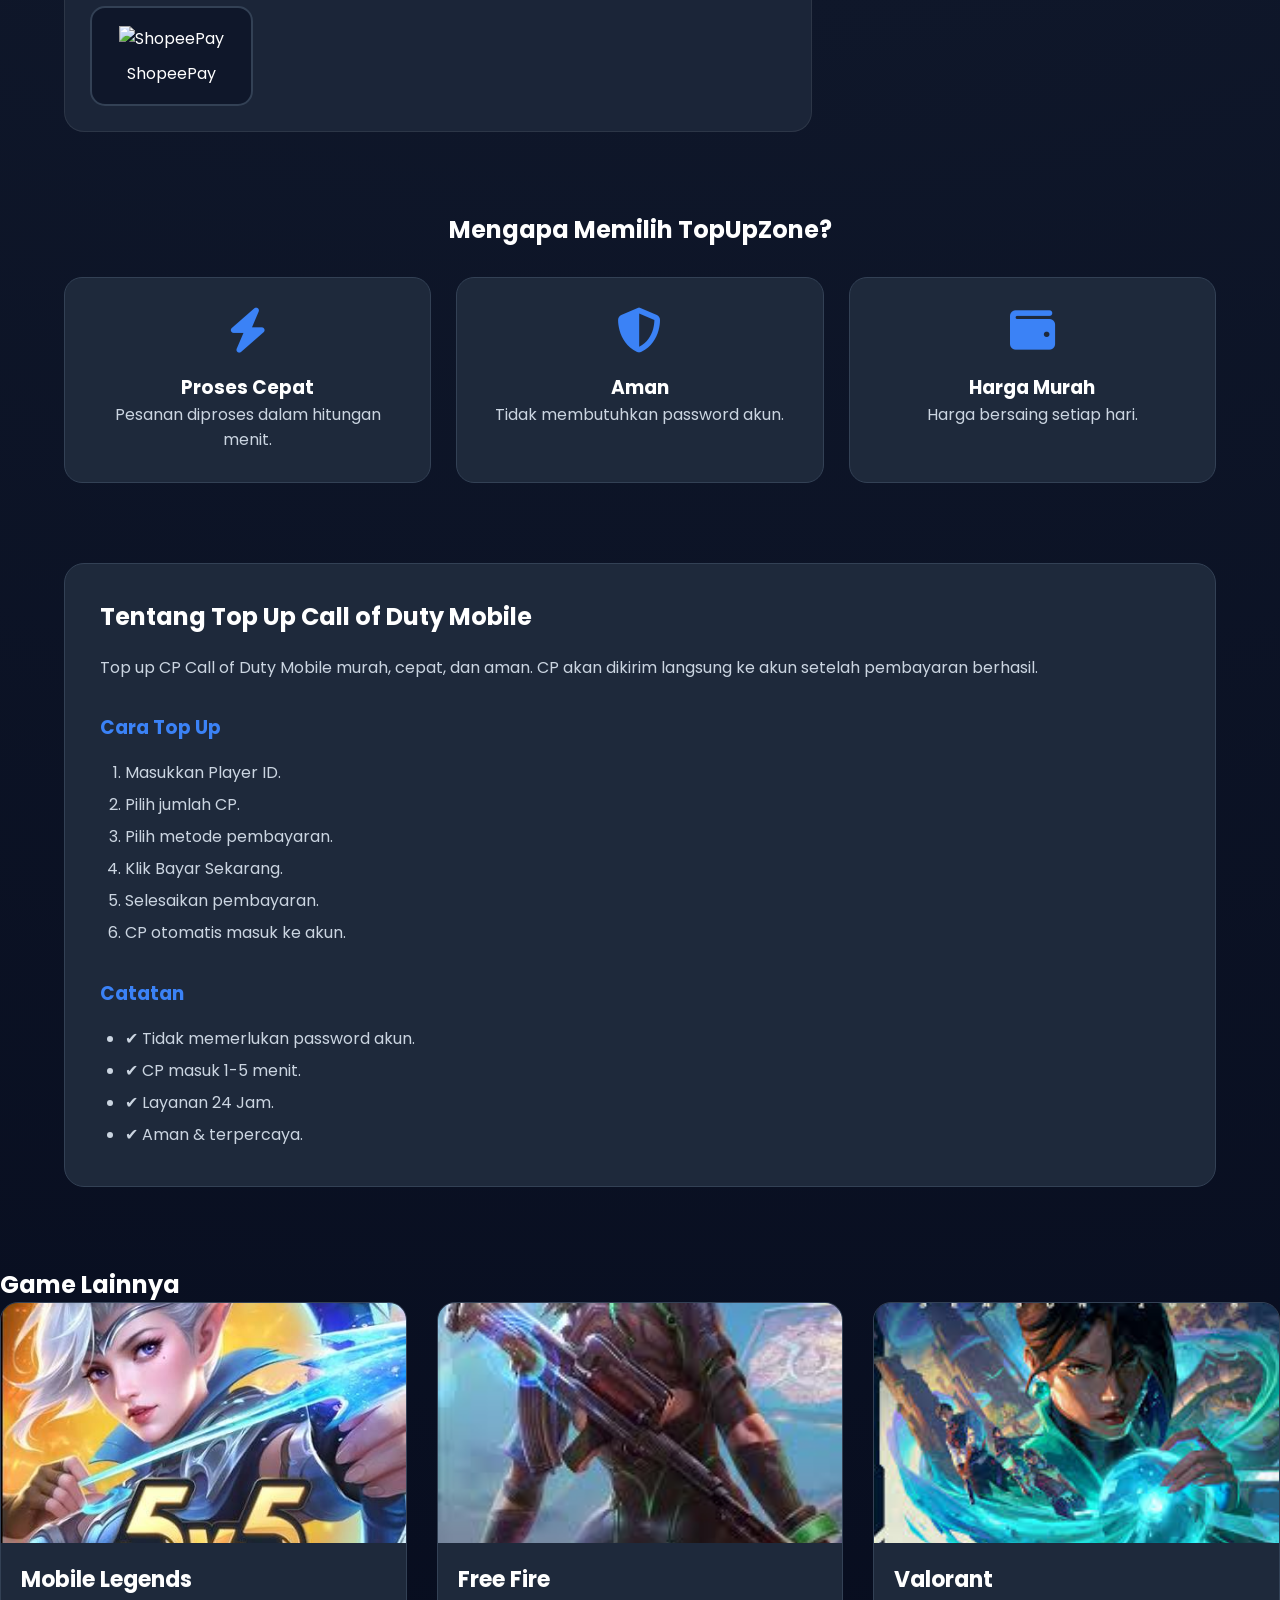
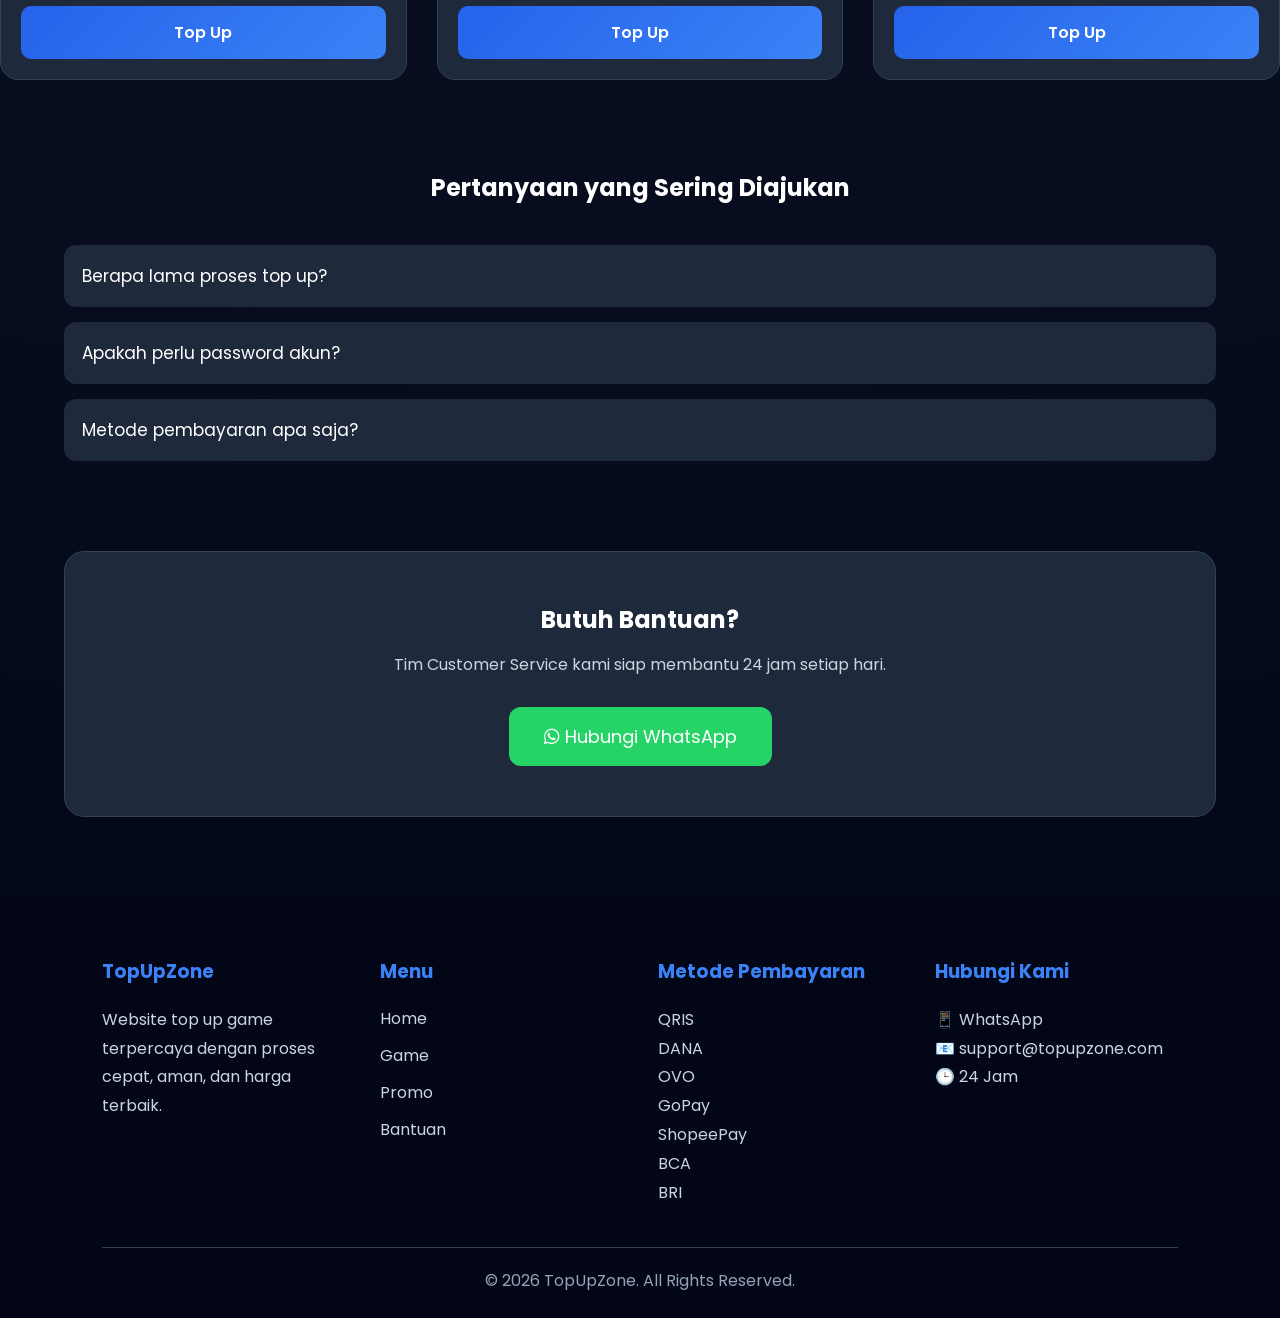
==== commit 7a8b7886: "Perbaiki banner" ====
--- a/codm.html
+++ b/codm.html
@@ -22,18 +22,41 @@
 
     <div class="logo">
 
-        🎮 TopUpZone
-
-    </div>
-
-    <ul>
-
-        <li><a href="index.html">Home</a></li>
-        <li><a href="index.html#game">Game</a></li>
-        <li><a href="#promo">Promo</a></li>
-        <li><a href="#faq">Bantuan</a></li>
+        <a href="index.html" style="text-decoration: none; color: inherit;">🎮 TopUpZone</a>
+
+    </div>
+
+    <ul id="navMenu" class="nav-menu">
+
+        <li><a href="index.html" class="nav-link">Home</a></li>
+
+        <li><a href="index.html#game" class="nav-link">Game</a></li>
+
+        <li><a href="index.html#payment" class="nav-link">Pembayaran</a></li>
+
+        <li><a href="index.html#faq" class="nav-link">FAQ</a></li>
 
     </ul>
+
+    <div class="nav-right">
+
+        <a href="login.html" class="login-link-nav">Login</a>
+
+        <button id="darkModeBtn" class="dark-btn">
+
+            🌙
+
+        </button>
+
+        <button id="hamburger" class="hamburger">
+
+            <span></span>
+            <span></span>
+            <span></span>
+
+        </button>
+
+    </div>
 
 </nav>
 
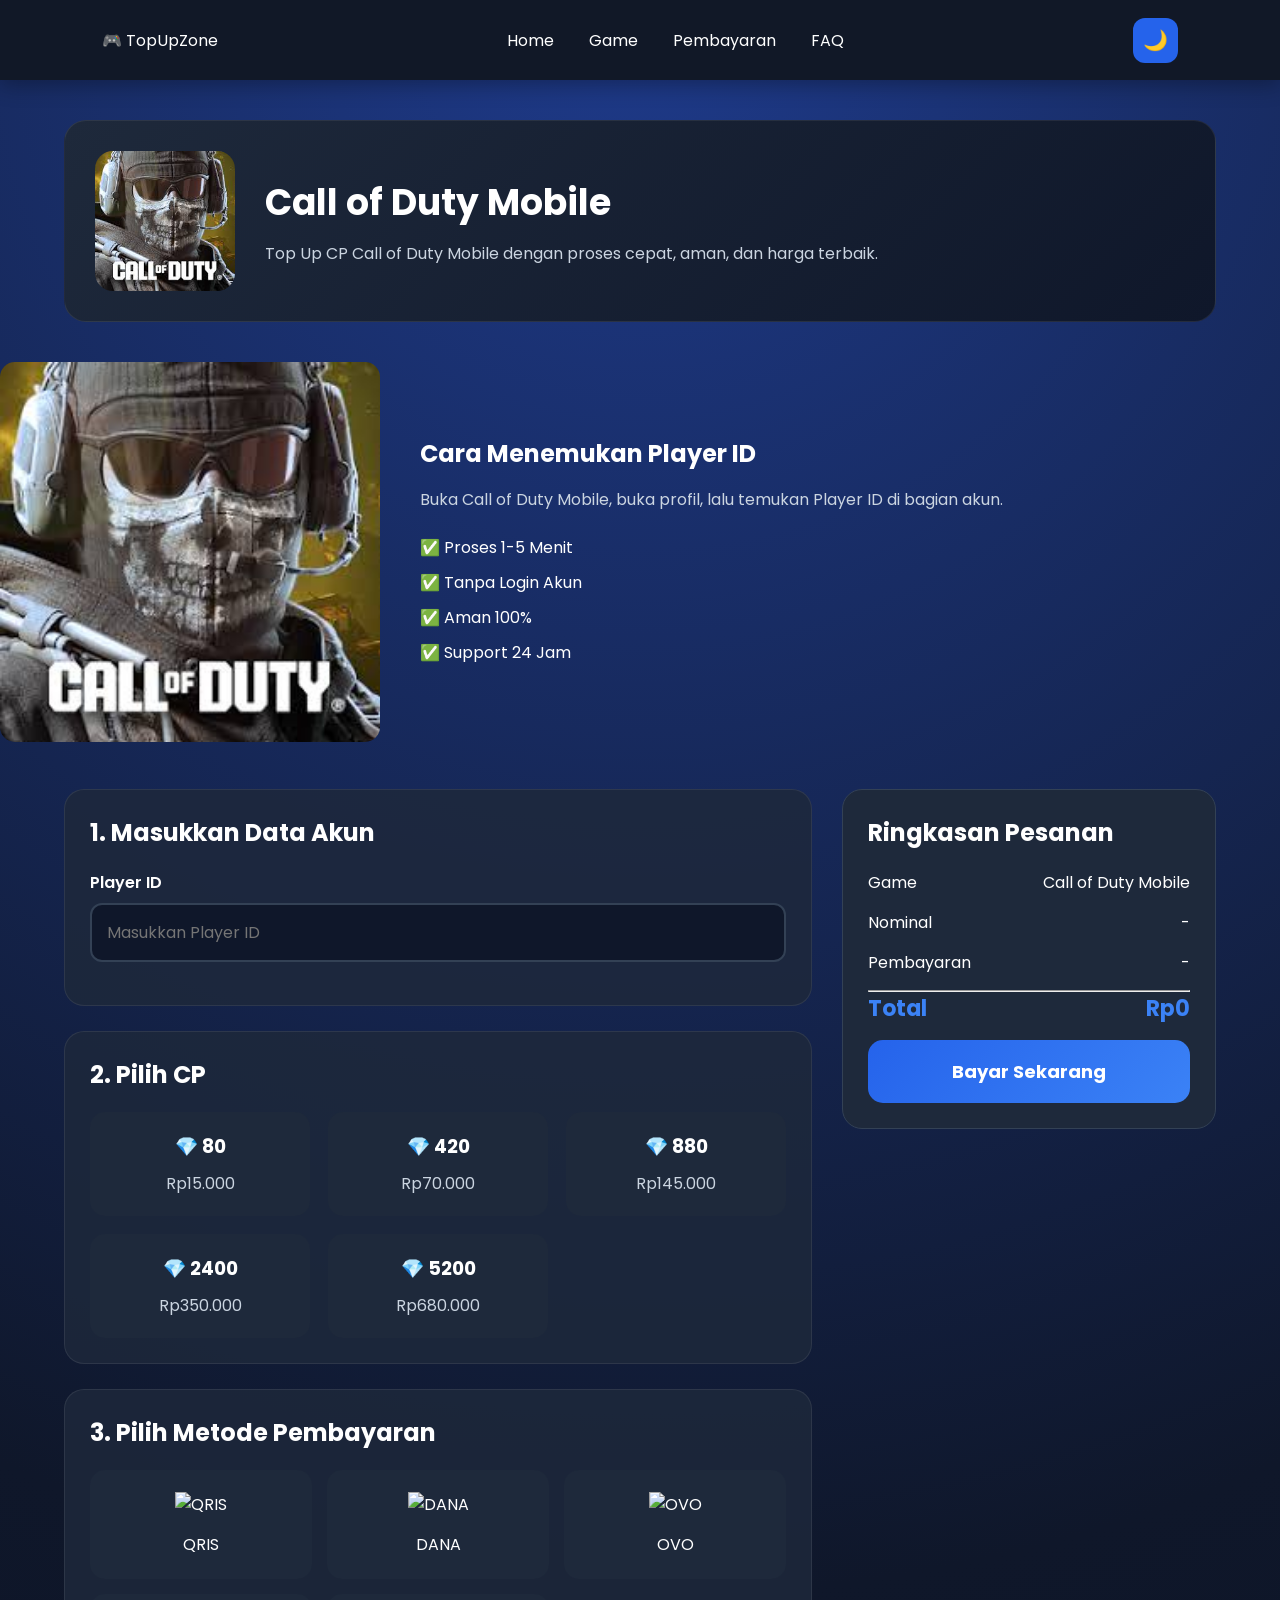
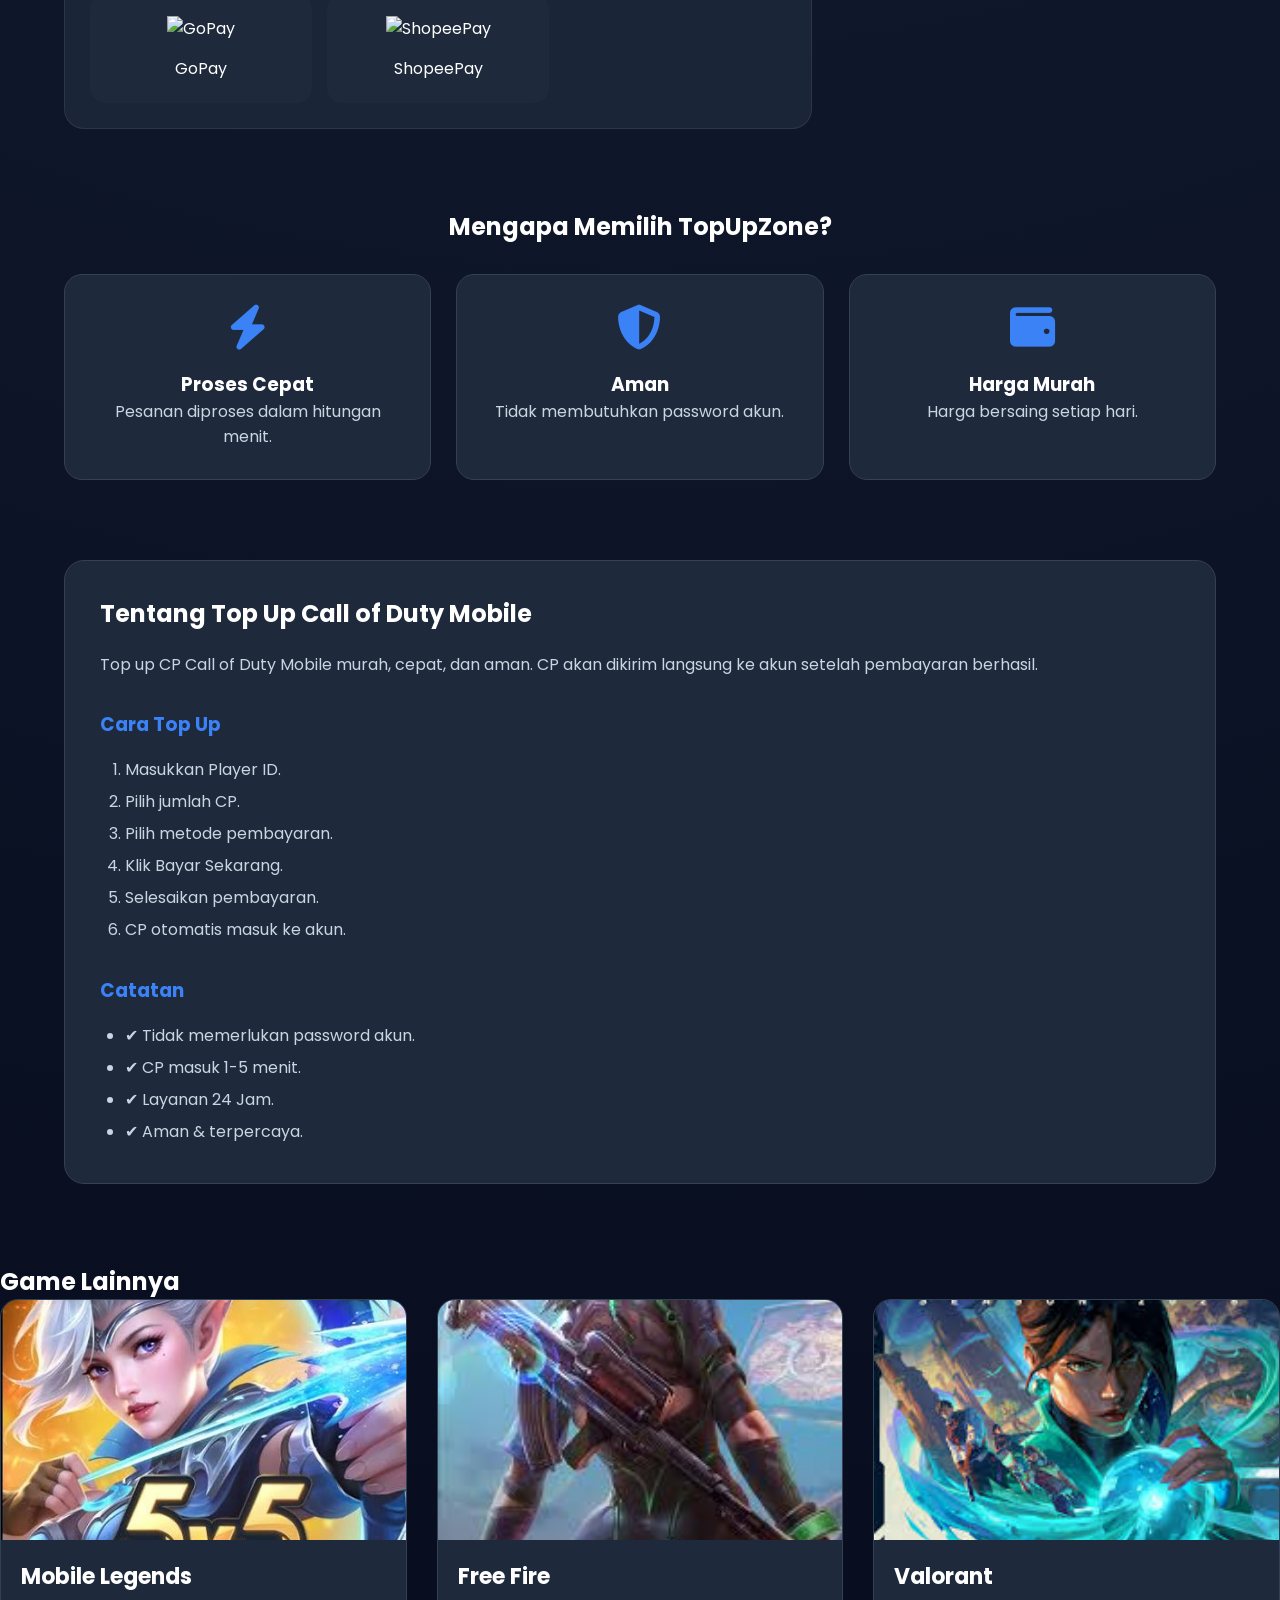
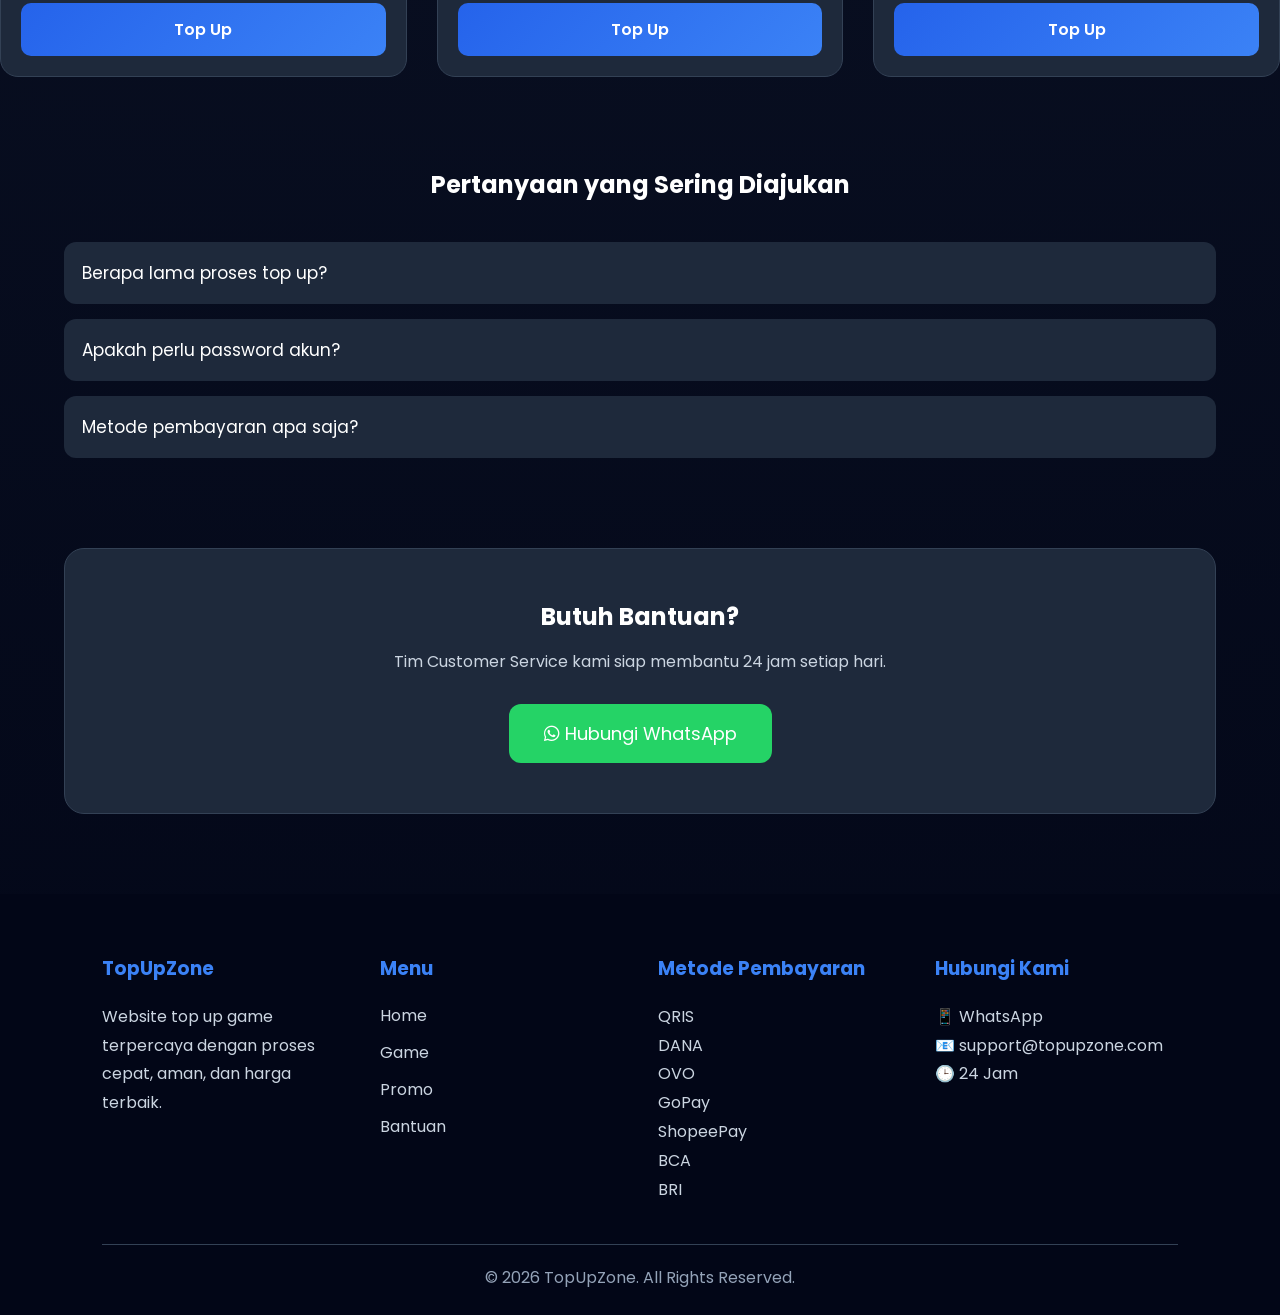
==== commit 06b64459: "Update landing page" ====
--- a/codm.html
+++ b/codm.html
@@ -39,8 +39,6 @@
     </ul>
 
     <div class="nav-right">
-
-        <a href="login.html" class="login-link-nav">Login</a>
 
         <button id="darkModeBtn" class="dark-btn">
 
--- a/style.css
+++ b/style.css
@@ -182,22 +182,7 @@
     transform:scale(1.05);
 }
 
-.login-link-nav{
-    padding:10px 20px;
-    background:linear-gradient(135deg,#2563eb,#3b82f6);
-    color:white;
-    text-decoration:none;
-    border-radius:8px;
-    font-size:14px;
-    font-weight:600;
-    transition:.3s;
-    display:inline-block;
-}
-
-.login-link-nav:hover{
-    transform:translateY(-2px);
-    box-shadow:0 8px 20px rgba(37,99,235,.4);
-}
+
 
 /*=========================================
             SLIDER CONTROLS
@@ -211,7 +196,7 @@
     justify-content:space-between;
     transform:translateY(-50%);
     z-index:5;
-    padding:0 20px;
+    padding:0 35px;
 }
 
 .slider-btn{
@@ -238,7 +223,7 @@
 
 .slider-dots{
     position:absolute;
-    bottom:20px;
+    bottom:8px;
     width:100%;
     display:flex;
     justify-content:center;
@@ -266,61 +251,42 @@
 }
 
 .slider{
-
     width:92%;
-
     margin:30px auto;
-
     position:relative;
-
     overflow:hidden;
-
     border-radius:20px;
-
-    min-height:320px;
-
-    max-height:480px;
-
     background:#0f172a;
 
+    aspect-ratio: 22 / 5;
 }
 
 .slide{
-
     position:absolute;
 
     inset:0;
 
     opacity:0;
 
-    transform:scale(1.08);
-
-    transition:opacity .9s ease, transform .9s ease;
+    transition:opacity .5s ease;
 
     z-index:0;
-
-}
+}
+
+
+
 
 .slide.active{
-
     opacity:1;
-
-    transform:scale(1);
-
     z-index:1;
-
 }
 
 .slide img{
-
     width:100%;
-
     height:100%;
-
+    display:block;
     object-fit:cover;
-
-    display:block;
-
+    background:#0f172a;
 }
 
 .slider::before{
@@ -1660,219 +1626,179 @@
 
     padding:15px;
 
+    border-radius:12px;
+
+    border:2px solid #334155;
+
     background:#0f172a;
 
+    color:white;
+
+    font-size:16px;
+
+}
+
+.form-group input:focus{
+
+    border-color:#2563eb;
+
+}
+
+/*=========================================
+        NOMINAL
+=========================================*/
+
+.nominal-grid{
+
+    display:grid;
+
+    grid-template-columns:repeat(auto-fit,minmax(180px,1fr));
+
+    gap:18px;
+
+}
+
+.nominal-card{
+    background:#1e293b;
+    border:2px solid transparent;
+    border-radius:15px;
+    padding:18px;
+    text-align:center;
+    cursor:pointer;
+    transition:.3s;
+}
+
+.nominal-card:hover{
+    transform:translateY(-5px);
+    border-color:#3b82f6;
+}
+
+.nominal-card.active{
+    border-color:#22c55e;
+    background:#0f172a;
+}
+
+.nominal-card h3{
+
+    margin-bottom:10px;
+
+}
+
+.nominal-card p{
+
+    color:#cbd5e1;
+
+}
+
+/*=========================================
+        PAYMENT
+=========================================*/
+
+.payment-grid{
+
+    display:grid;
+
+    grid-template-columns:repeat(auto-fit,minmax(140px,1fr));
+
+    gap:15px;
+
+}
+
+.payment-card{
+    padding:15px;
+    border-radius:15px;
+    transition:.3s;
+    cursor:pointer;
+}
+
+.payment-card img{
+    width:55px;
+    height:55px;
+    object-fit:contain;
+}
+
+.payment-card:hover{
+    transform:translateY(-4px);
+}
+
+.payment-card.active{
+    border:2px solid #22c55e;
+}
+
+/*=========================================
+        SUMMARY
+=========================================*/
+
+.summary{
+
+    background:#1e293b;
+
+    padding:25px;
+
+    border-radius:20px;
+
     border:1px solid #334155;
 
-    border-radius:10px;
+    position:sticky;
+top:100px;
+
+}
+
+.summary h2{
+
+    margin-bottom:20px;
+
+}
+
+.summary-item{
+
+    display:flex;
+
+    justify-content:space-between;
+
+    margin-bottom:15px;
+
+}
+
+.total{
+
+    font-size:22px;
+
+    font-weight:bold;
+
+    color:#3b82f6;
+
+}
+
+.buy-btn{
+
+    width:100%;
+
+    padding:18px;
+
+    border:none;
+
+    border-radius:15px;
+
+    background:linear-gradient(135deg,#2563eb,#3b82f6);
 
     color:white;
 
-    outline:none;
-
-}
-
-.form-group input:focus{
-
-    border-color:#2563eb;
-
-}
-
-/*=========================================
-        NOMINAL
-=========================================*/
-
-.nominal-grid{
-
-    display:grid;
-
-    grid-template-columns:repeat(auto-fit,minmax(180px,1fr));
-
-    gap:18px;
-
-}
-
-.nominal-card{
-
-    background:#0f172a;
-
-    border:2px solid #334155;
-
-    border-radius:15px;
-
-    padding:20px;
+    font-size:18px;
+
+    font-weight:bold;
 
     cursor:pointer;
 
-    text-align:center;
-
     transition:.3s;
 
 }
 
-.nominal-card:hover{
-
-    transform:translateY(-6px) scale(1.03);
-
-    border-color:#3b82f6;
-
-    box-shadow:0 0 25px rgba(59,130,246,.5);
-
-}
-
-.nominal-card.active{
-
-    background:linear-gradient(135deg,#2563eb,#1d4ed8);
-
-    border-color:#60a5fa;
-
-    box-shadow:0 0 30px rgba(37,99,235,.7);
-
-}
-
-.nominal-card h3{
-
-    margin-bottom:10px;
-
-}
-
-.nominal-card p{
-
-    color:#cbd5e1;
-
-}
-
-/*=========================================
-        PAYMENT
-=========================================*/
-
-.payment-grid{
-
-    display:grid;
-
-    grid-template-columns:repeat(auto-fit,minmax(140px,1fr));
-
-    gap:15px;
-
-}
-
-.payment-card{
-
-    background:#0f172a;
-
-    border:2px solid #334155;
-
-    border-radius:15px;
-
-    padding:18px;
-
-    text-align:center;
-
-    cursor:pointer;
-
-    transition:.3s;
-
-}
-
-.payment-card:hover{
-
-    transform:translateY(-5px);
-
-    border-color:#3b82f6;
-
-    box-shadow:0 0 20px rgba(37,99,235,.5);
-
-}
-
-.payment-card.active{
-
-    background:linear-gradient(135deg,#2563eb,#1d4ed8);
-
-    border-color:#60a5fa;
-
-    box-shadow:0 0 25px rgba(37,99,235,.7);
-
-}
-
-.payment-card img{
-
-    width:55px;
-
-    margin-bottom:10px;
-
-}
-
-/*=========================================
-        SUMMARY
-=========================================*/
-
-.summary{
-
-    background:#1e293b;
-
-    padding:25px;
-
-    border-radius:20px;
-
-    border:1px solid #334155;
-
-}
-
-.summary h2{
-
-    margin-bottom:20px;
-
-}
-
-.summary-item{
-
-    display:flex;
-
-    justify-content:space-between;
-
-    margin-bottom:15px;
-
-}
-
-.total{
-
-    font-size:22px;
-
-    font-weight:bold;
-
-    color:#3b82f6;
-
-}
-
-.buy-btn{
-
-    width:100%;
-
-    padding:16px;
-
-    border:none;
-
-    border-radius:14px;
-
-    background:linear-gradient(135deg,#2563eb,#3b82f6);
-
-    color:white;
-
-    font-size:18px;
-
-    font-weight:bold;
-
-    cursor:pointer;
-
-    transition:.3s;
-
-}
-
 .buy-btn:hover{
 
     transform:translateY(-3px);
 
-    box-shadow:0 0 30px rgba(37,99,235,.5);
+    box-shadow:0 15px 30px rgba(37,99,235,.4);
 
 }
 
@@ -1908,23 +1834,10 @@
 ==========================*/
 
 .game-info-box{
-
-    width:90%;
-
-    margin:30px auto;
-
     display:grid;
-
-    grid-template-columns:350px 1fr;
-
-    gap:30px;
-
-    background:#1e293b;
-
-    padding:25px;
-
-    border-radius:20px;
-
+    grid-template-columns:380px 1fr;
+    gap:40px;
+    align-items:center;
 }
 
 .info-left img{
@@ -2205,3 +2118,483 @@
     transform:scale(1.05);
 
 }
+/* ==========================================
+        MOBILE RESPONSIVE
+========================================== */
+
+@media screen and (max-width: 768px){
+
+    nav{
+        padding:15px 20px;
+    }
+
+    .hero,
+    .banner,
+    .slider-content{
+        flex-direction:column;
+        text-align:center;
+    }
+
+    .hero-text,
+    .banner-text{
+        width:100%;
+    }
+
+    .hero-image,
+    .banner-image{
+        width:100%;
+        margin-top:30px;
+    }
+
+    .hero-image img,
+    .banner-image img{
+        width:100%;
+        max-width:350px;
+    }
+
+    .slider{
+        height:auto;
+        border-radius:20px;
+    }
+
+    .slide{
+        padding:30px 20px;
+    }
+
+    .search-box{
+        width:100%;
+    }
+
+    .search-box input{
+        width:100%;
+    }
+
+    .game-grid{
+        grid-template-columns:1fr 1fr;
+        gap:15px;
+    }
+
+    .game-card{
+        width:100%;
+    }
+
+    .payment-grid{
+        grid-template-columns:1fr 1fr;
+    }
+
+    .feature-grid,
+    .info-grid,
+    .footer-container{
+        grid-template-columns:1fr;
+    }
+
+    .support{
+        padding:30px 20px;
+    }
+
+    h1{
+        font-size:34px;
+    }
+
+    h2{
+        font-size:28px;
+    }
+
+    p{
+        font-size:15px;
+    }
+
+    .btn,
+    .support-btn{
+        width:100%;
+    }
+
+}
+/* ================= MOBILE ML PAGE ================= */
+
+@media screen and (max-width:768px){
+
+    .game-info-box{
+        grid-template-columns:1fr;
+        gap:20px;
+        padding:20px;
+    }
+
+    .info-left{
+        text-align:center;
+    }
+
+    li{
+
+    margin-bottom:15px;
+
+    font-size:18px;
+
+}
+
+    .info-left img{
+
+    width:100%;
+
+    max-width:380px;
+
+    border-radius:20px;
+
+    display:block;
+
+}
+    .info-right{
+        width:100%;
+    }
+
+    .info-right h2{
+        font-size:28px;
+        text-align:center;
+    }
+
+    .info-right p{
+        text-align:left;
+    }
+
+    .topup-container{
+        grid-template-columns:1fr;
+    }
+
+    .payment-grid{
+        grid-template-columns:1fr;
+    }
+
+    .diamond-grid{
+        grid-template-columns:1fr;
+    }
+
+    .whatsapp{
+        bottom:90px;
+        right:20px;
+    }
+
+    #backToTop{
+        bottom:20px;
+        right:20px;
+    }
+
+}
+/* ===========================
+        MOBILE
+=========================== */
+
+@media (max-width:768px){
+
+    .game-info-box{
+        display:flex;
+        flex-direction:column;
+        padding:20px;
+        gap:25px;
+    }
+
+    .info-left{
+        width:100%;
+    }
+
+    .info-left img{
+        width:100%;
+        max-width:300px;
+        margin:auto;
+        display:block;
+    }
+
+    .info-right{
+        width:100%;
+    }
+
+    .info-right h2{
+        font-size:30px;
+        text-align:center;
+    }
+
+    .info-right p{
+        font-size:16px;
+        line-height:1.8;
+    }
+
+}
+/* ===========================
+        MOBILE RESPONSIVE
+=========================== */
+
+@media (max-width:768px){
+
+    nav{
+        height:70px;
+        padding:0 20px;
+    }
+
+    .hamburger{
+        display:flex;
+    }
+
+    .nav-menu{
+        position:absolute;
+        top:70px;
+        left:0;
+        width:100%;
+        background:#111827;
+        flex-direction:column;
+        align-items:center;
+        gap:20px;
+        padding:25px 0;
+        display:none;
+    }
+
+    .nav-menu.active{
+        display:flex;
+    }
+
+    .nav-right{
+        gap:10px;
+    }
+
+    .login-link-nav{
+        display:none;
+    }
+
+}
+/* ==========================================
+        MOBILE ML PAGE
+========================================== */
+
+@media screen and (max-width:768px){
+
+    .game-info-box{
+        display:flex;
+        flex-direction:column;
+        gap:25px;
+        padding:20px;
+    }
+
+    .info-left,
+    .info-right{
+        width:100%;
+    }
+
+    .info-left img{
+        width:100%;
+        max-width:320px;
+        height:auto;
+        display:block;
+        margin:auto;
+    }
+
+    .topup-container{
+        display:flex;
+        flex-direction:column;
+        gap:20px;
+    }
+
+    .diamond-grid{
+        grid-template-columns:1fr;
+    }
+
+    .payment-grid{
+        grid-template-columns:1fr;
+    }
+
+    .input-group input,
+    .input-group select,
+    .input-group textarea{
+        width:100%;
+    }
+
+    .buy-btn{
+        width:100%;
+    }
+
+    .whatsapp{
+        bottom:90px;
+        right:20px;
+    }
+
+    #backToTop{
+        bottom:20px;
+        right:20px;
+    }
+}
+/* ================= MOBILE ML PAGE ================= */
+
+@media (max-width:768px){
+
+    /* Header */
+    .game-header{
+        flex-direction:column;
+        text-align:center;
+        padding:25px;
+    }
+
+    .game-header img{
+        width:120px;
+        margin-bottom:15px;
+    }
+
+    /* Cara menemukan ID */
+    .game-info-box{
+        display:flex;
+        flex-direction:column;
+        gap:25px;
+        padding:20px;
+    }
+
+    .info-left,
+    .info-right{
+        width:100%;
+    }
+
+    .info-left img{
+        width:100%;
+        max-width:320px;
+        margin:auto;
+        display:block;
+    }
+
+    .info-right h2{
+        text-align:center;
+        font-size:28px;
+    }
+
+    .info-right p,
+    .info-right ul{
+        font-size:15px;
+    }
+
+    /* Form Top Up */
+    .topup-container{
+        display:flex;
+        flex-direction:column;
+        gap:20px;
+    }
+
+    .left,
+    .right{
+        width:100%;
+    }
+
+    /* Nominal */
+    .nominal-grid{
+        grid-template-columns:repeat(2,1fr);
+        gap:12px;
+    }
+
+    /* Payment */
+    .payment-grid{
+        grid-template-columns:repeat(2,1fr);
+        gap:12px;
+    }
+
+    /* Ringkasan */
+    .summary{
+        position:static;
+        margin-top:20px;
+    }
+
+    /* Footer */
+    .footer-container{
+        grid-template-columns:1fr;
+        text-align:center;
+    }
+
+    /* Floating Button */
+    .whatsapp{
+        bottom:90px;
+    }
+
+    #backToTop{
+        bottom:20px;
+    }
+
+}
+.payment-grid{
+    display:grid;
+    grid-template-columns:repeat(3,1fr);
+    gap:15px;
+}
+
+.payment-card{
+    background:#1e293b;
+    border:2px solid transparent;
+    border-radius:15px;
+    padding:20px;
+    text-align:center;
+    cursor:pointer;
+    transition:.3s;
+}
+
+.payment-card:hover{
+    transform:translateY(-5px);
+    border-color:#3b82f6;
+}
+
+.payment-card.active{
+    border-color:#22c55e;
+    background:#0f172a;
+}
+
+.payment-icon{
+    display:block;
+    font-size:40px;
+    margin-bottom:10px;
+}
+
+.payment-card h3{
+    font-size:16px;
+    color:white;
+}
+
+@media(max-width:768px){
+
+    .payment-grid{
+        grid-template-columns:repeat(2,1fr);
+    }
+
+}
+@media (max-width:768px){
+
+    .slider{
+
+        width:95%;
+
+        aspect-ratio:16 / 8;
+
+    }
+
+    .slider-btn{
+
+        width:40px;
+        height:40px;
+        font-size:18px;
+
+    }
+
+    .slider-dots{
+
+        bottom:10px;
+
+    }
+
+}
+@media (max-width:768px){
+
+    .slider{
+        width:95%;
+        aspect-ratio:16 / 8;
+    }
+
+}
+/* Chrome, Edge, Opera */
+::-webkit-scrollbar{
+    width:0;
+}
+
+/* Firefox */
+html{
+    scrollbar-width:none;
+}
+
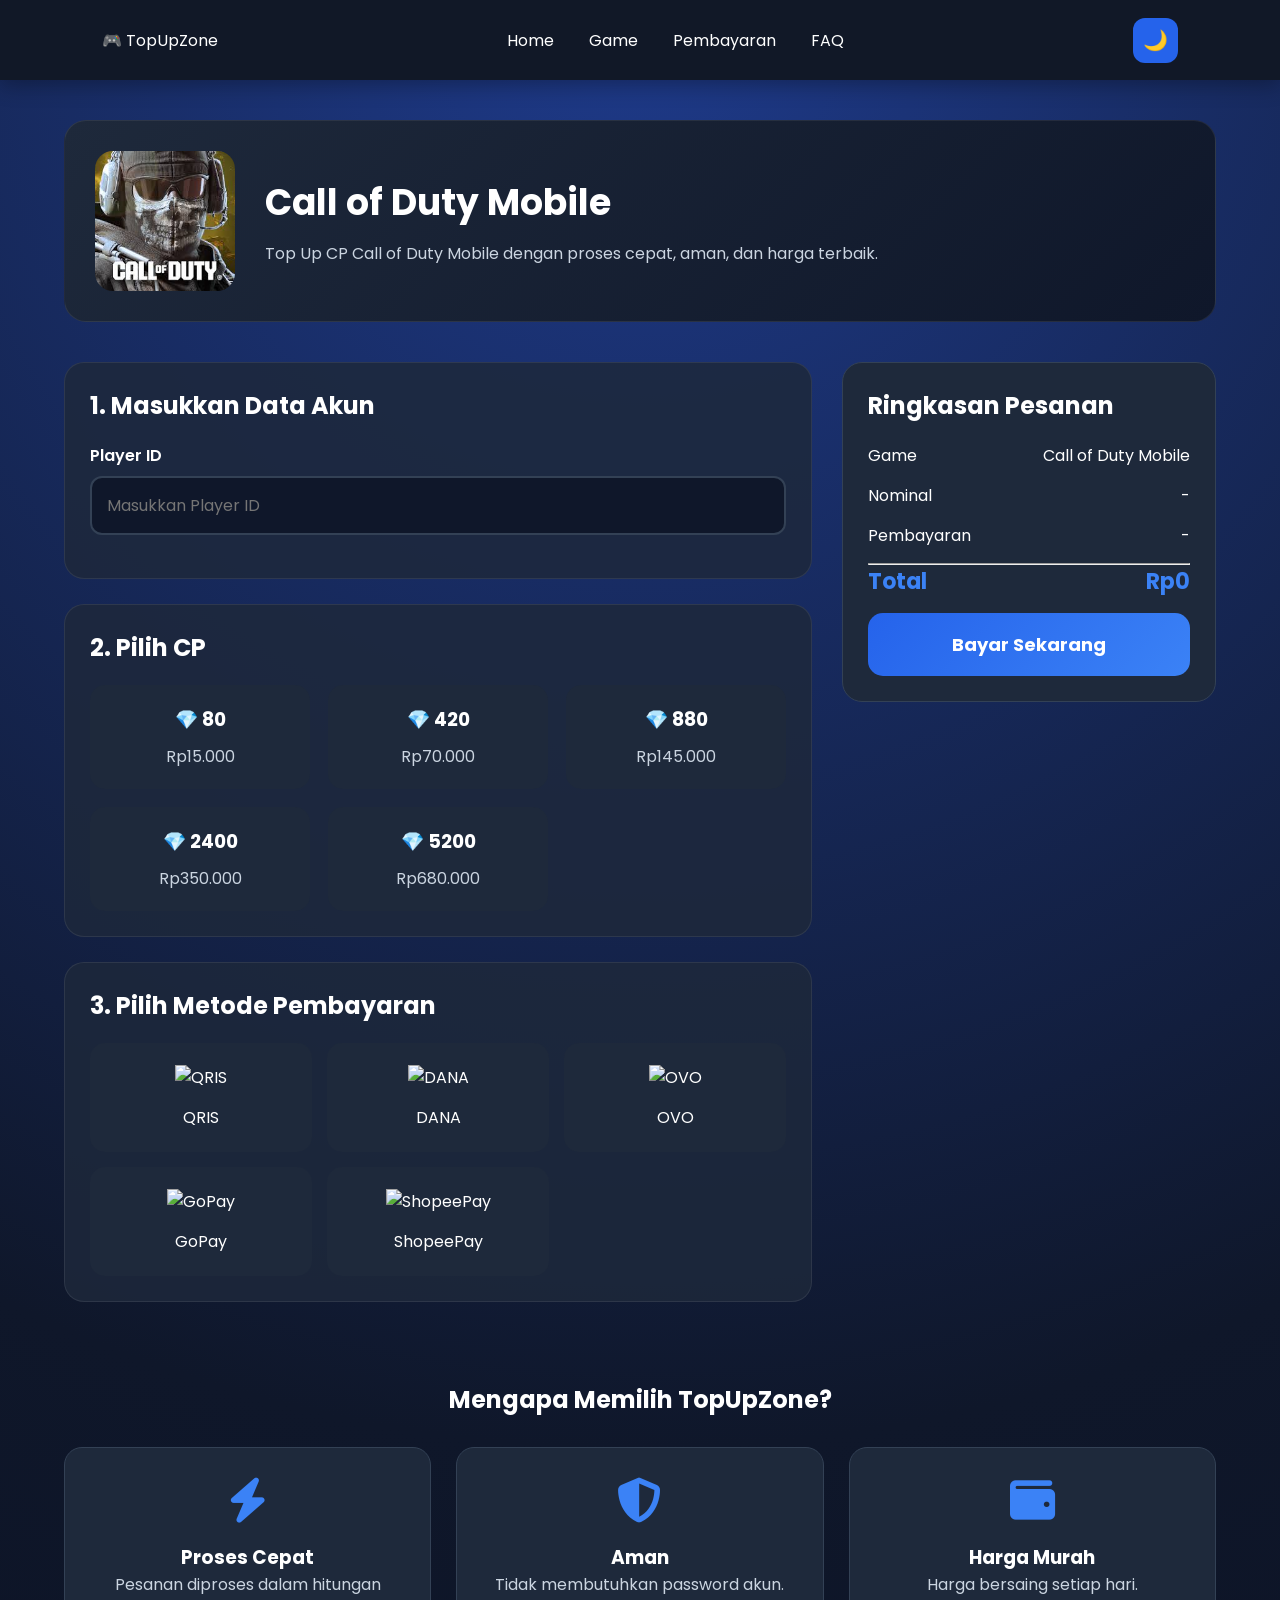
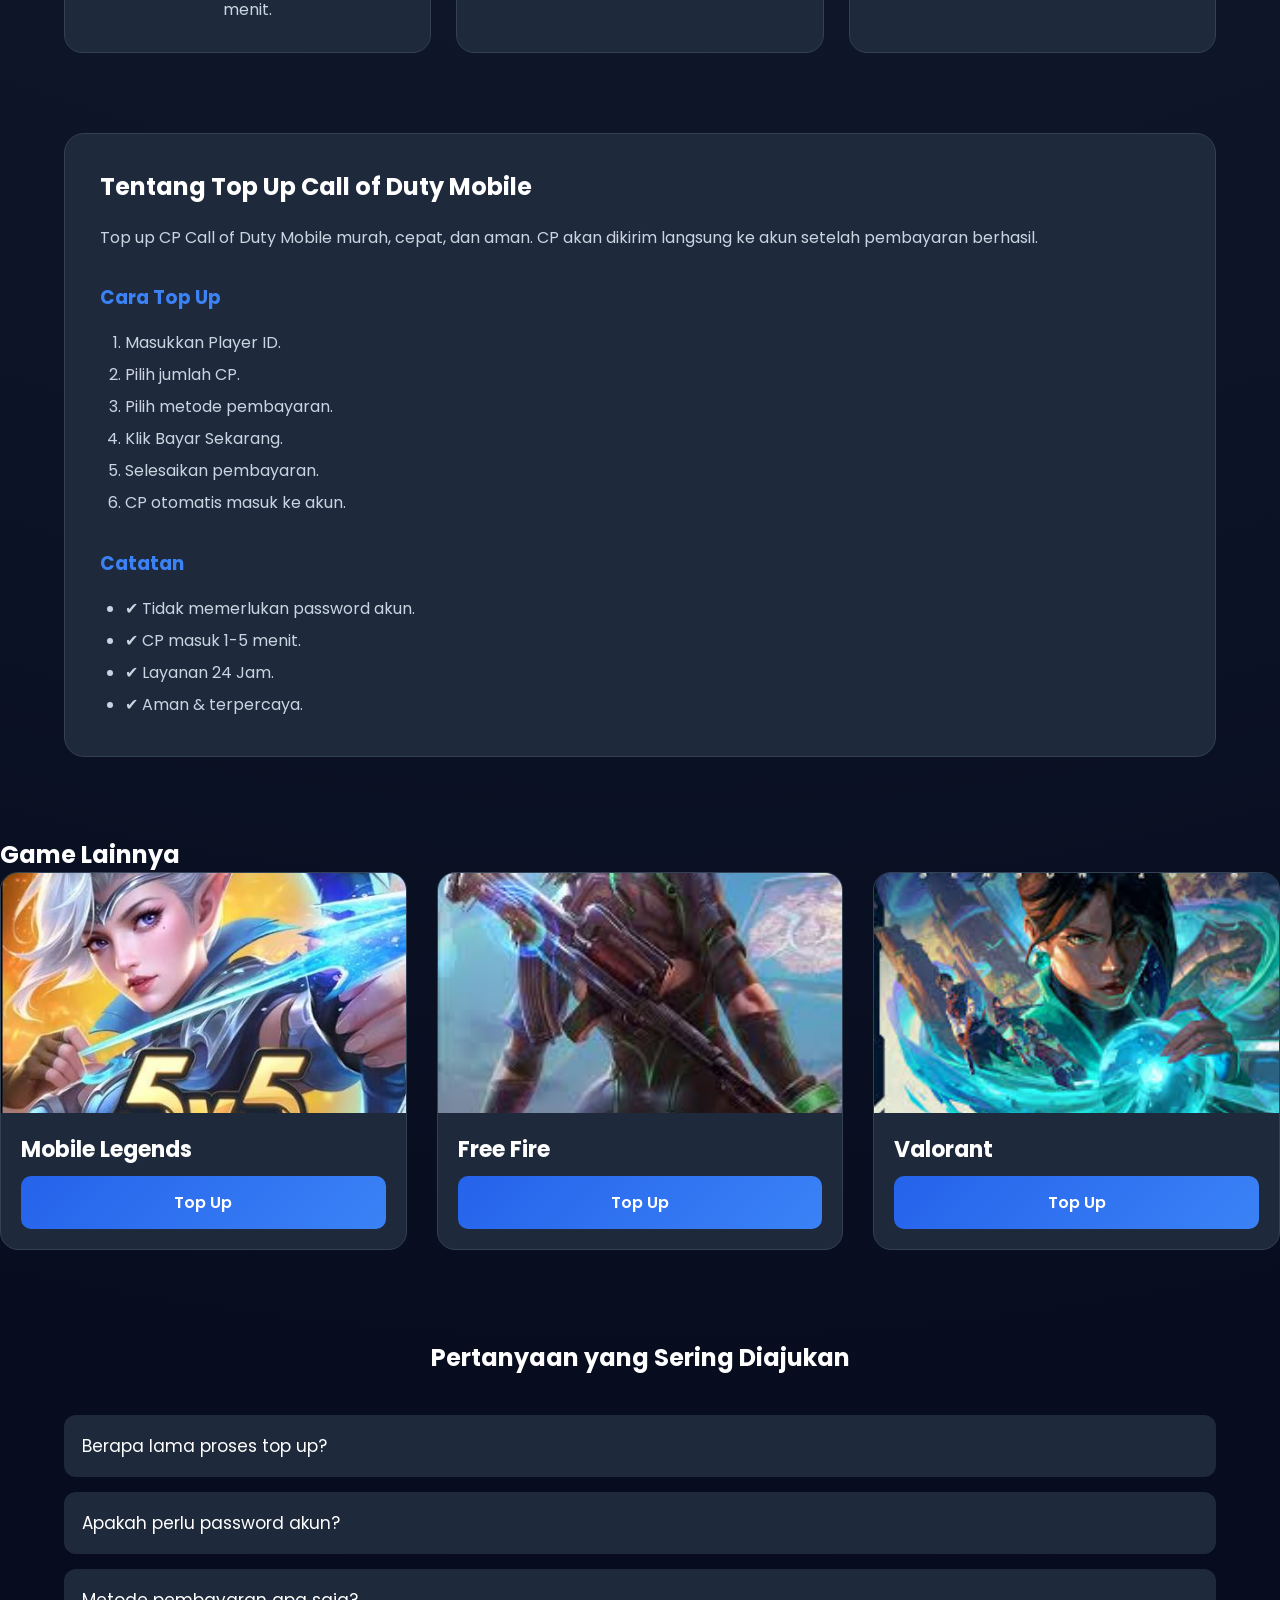
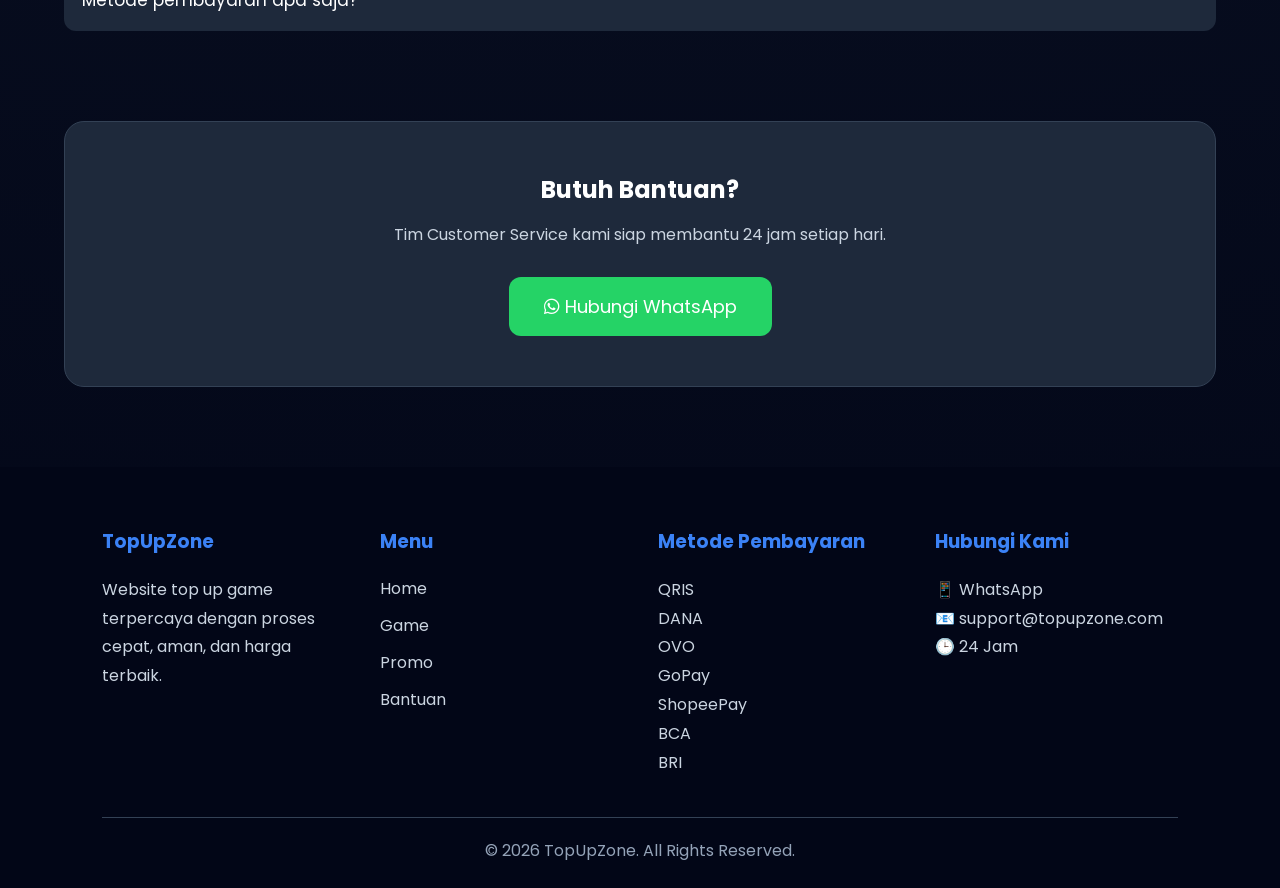
==== commit 2eecb95f: "update" ====
--- a/codm.html
+++ b/codm.html
@@ -74,34 +74,7 @@
 
 </section>
 
-<section class="game-info-box fade-up">
-
-    <div class="info-left">
-
-        <img src="assets/codm.png" alt="Cara Melihat ID">
-
-    </div>
-
-    <div class="info-right">
-
-        <h2>Cara Menemukan Player ID</h2>
-
-        <p>
-            Buka Call of Duty Mobile, buka profil, lalu temukan Player ID di bagian akun.
-        </p>
-
-        <ul>
-
-            <li>✅ Proses 1-5 Menit</li>
-            <li>✅ Tanpa Login Akun</li>
-            <li>✅ Aman 100%</li>
-            <li>✅ Support 24 Jam</li>
-
-        </ul>
-
-    </div>
-
-</section>
+
 
 <section class="topup-container fade-up">
 
--- a/style.css
+++ b/style.css
@@ -2598,3 +2598,65 @@
     scrollbar-width:none;
 }
 
+@media (max-width:768px){
+
+nav{
+    padding:0 20px;
+    height:70px;
+}
+
+.logo{
+    font-size:22px;
+}
+
+}
+@media (max-width:768px){
+
+.slider{
+    width:95%;
+    aspect-ratio:16/9;
+    border-radius:15px;
+}
+
+.slider-btn{
+    width:40px;
+    height:40px;
+    font-size:18px;
+}
+
+.slider-controls{
+    padding:0 10px;
+}
+
+}
+@media (max-width:768px){
+
+.product-grid{
+    grid-template-columns:1fr;
+    gap:20px;
+}
+
+.card{
+    width:100%;
+}
+
+}
+@media (max-width:768px){
+
+.promo-grid{
+    grid-template-columns:1fr;
+}
+
+}
+@media (max-width:768px){
+
+.footer{
+    text-align:center;
+}
+
+.footer-content{
+    flex-direction:column;
+    gap:20px;
+}
+
+}
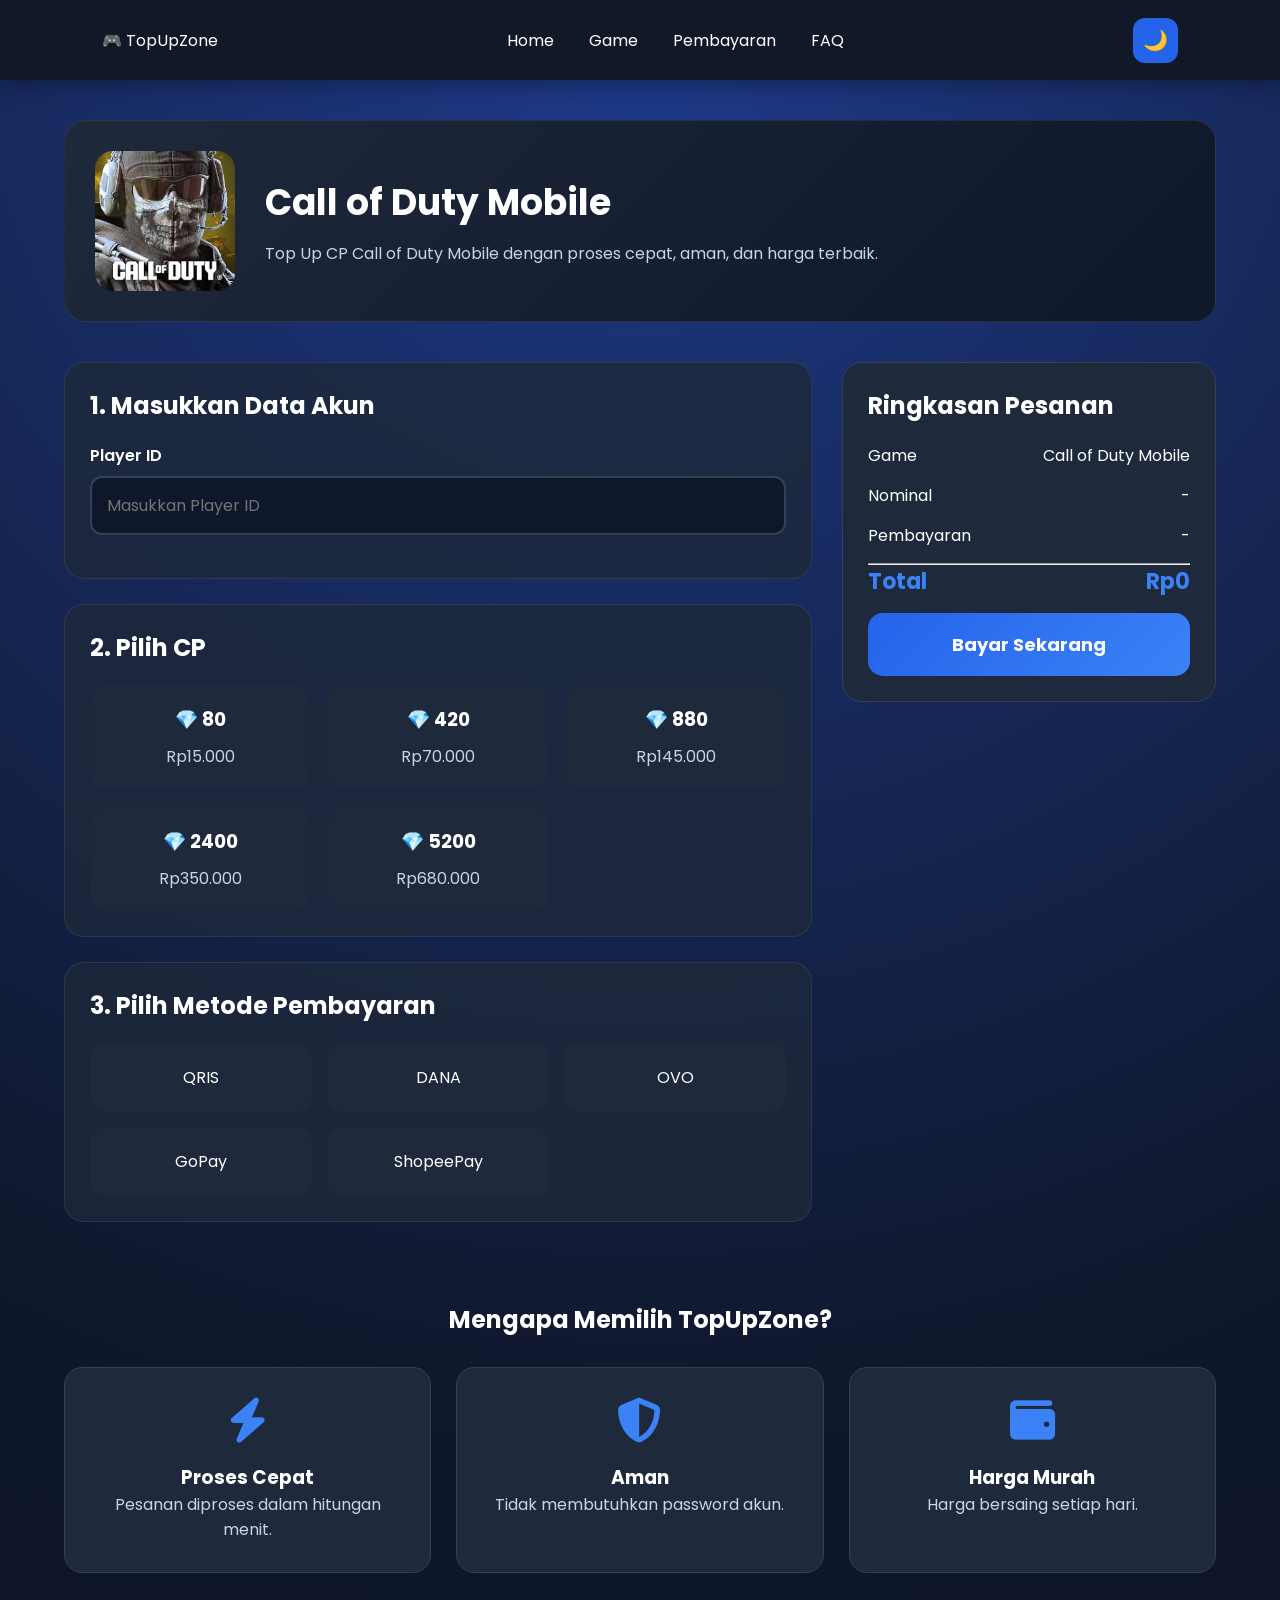
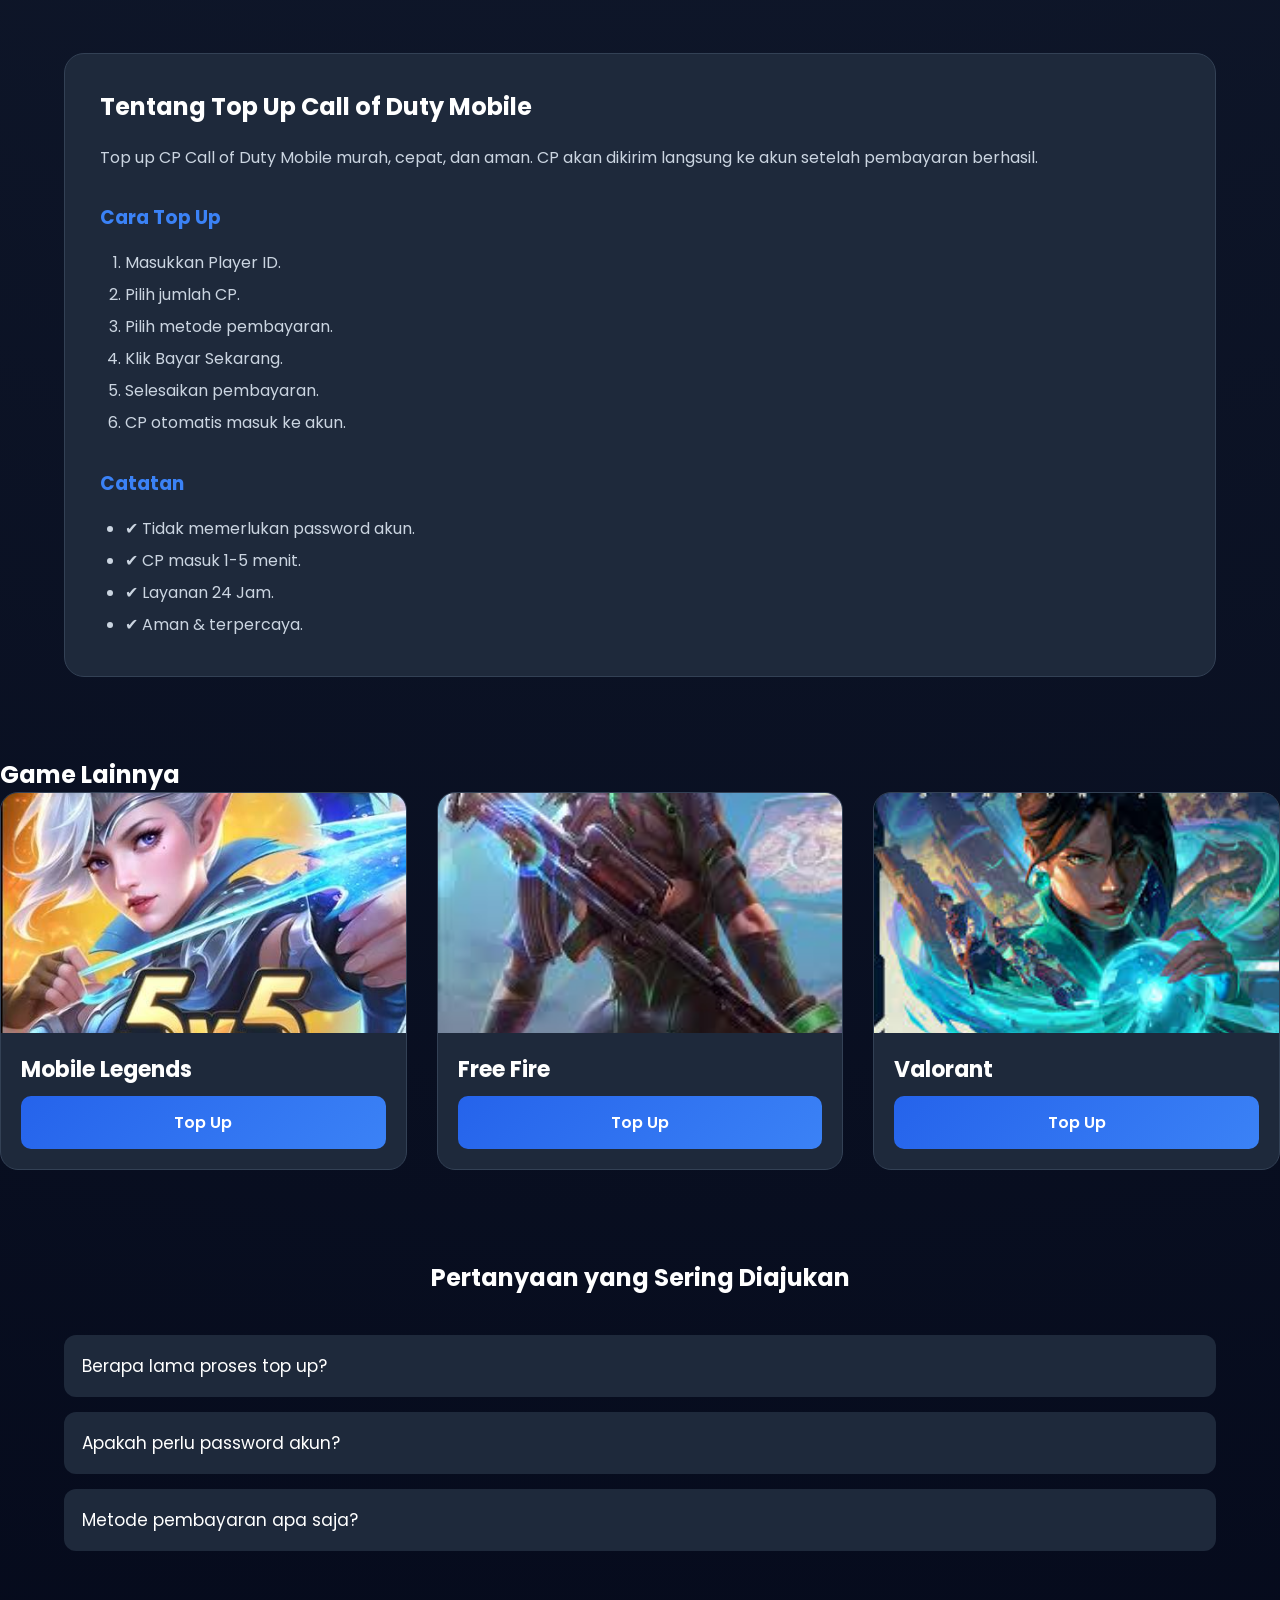
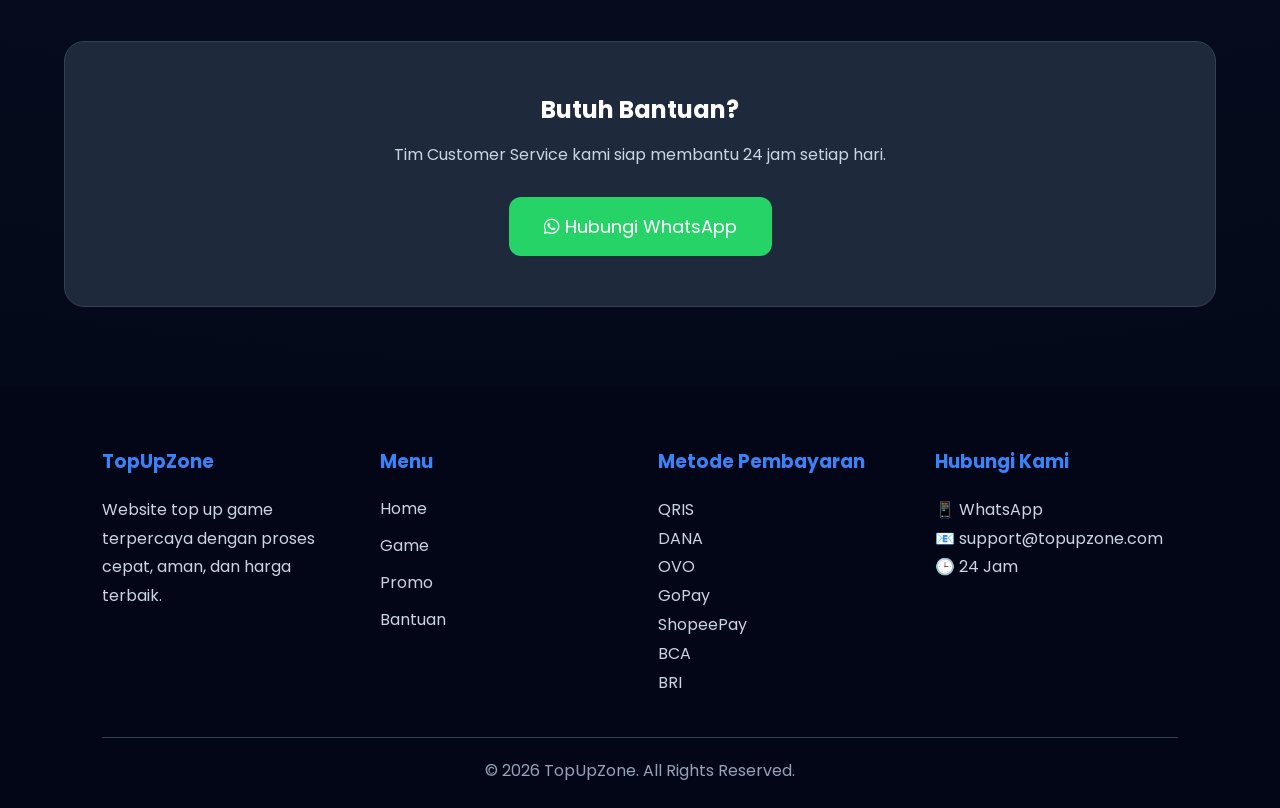
==== commit c2eeb277: "update" ====
--- a/codm.html
+++ b/codm.html
@@ -135,27 +135,27 @@
             <div class="payment-grid">
 
                 <div class="payment-card" data-payment="QRIS">
-                    <img src="assets/qris.png" alt="QRIS">
+                   
                     <p>QRIS</p>
                 </div>
 
                 <div class="payment-card" data-payment="DANA">
-                    <img src="assets/dana.png" alt="DANA">
+               
                     <p>DANA</p>
                 </div>
 
                 <div class="payment-card" data-payment="OVO">
-                    <img src="assets/ovo.png" alt="OVO">
+                  
                     <p>OVO</p>
                 </div>
 
                 <div class="payment-card" data-payment="GoPay">
-                    <img src="assets/gopay.png" alt="GoPay">
+                    
                     <p>GoPay</p>
                 </div>
 
                 <div class="payment-card" data-payment="ShopeePay">
-                    <img src="assets/shopeepay.png" alt="ShopeePay">
+                   
                     <p>ShopeePay</p>
                 </div>
 
